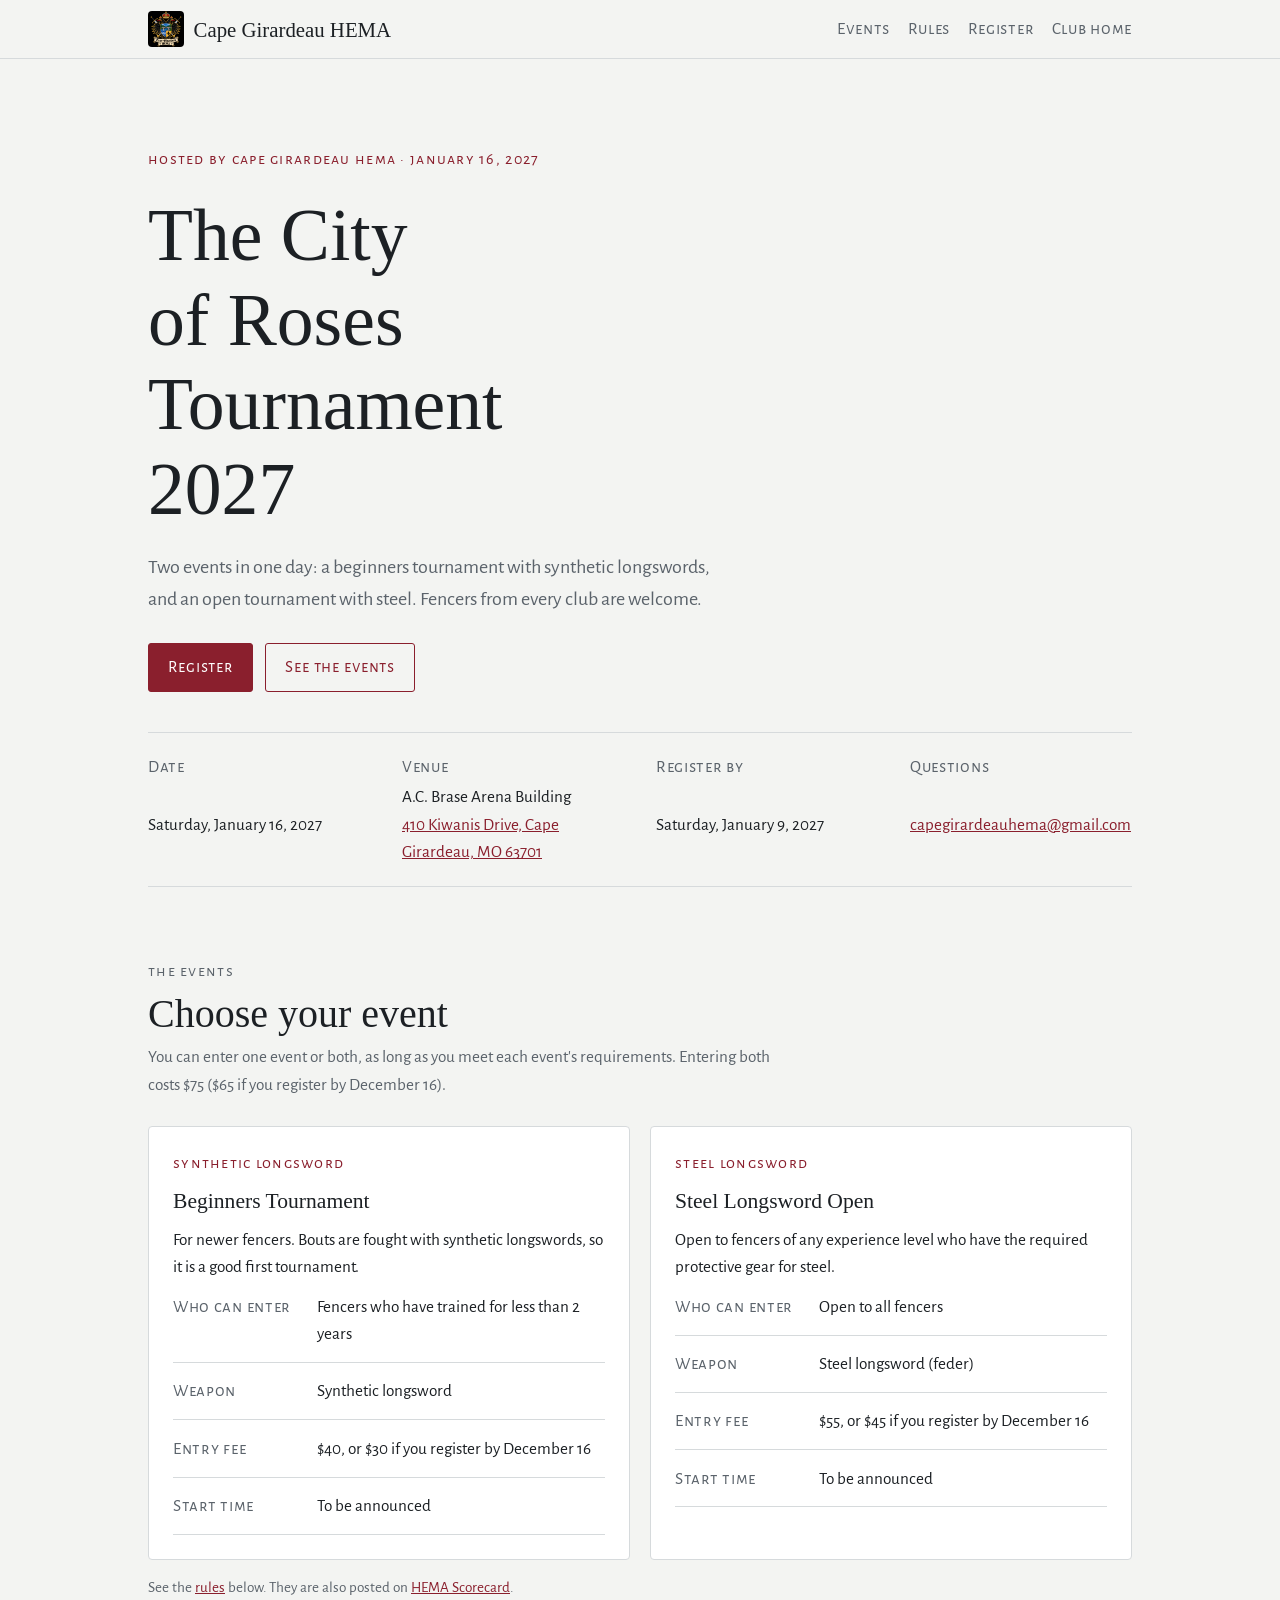
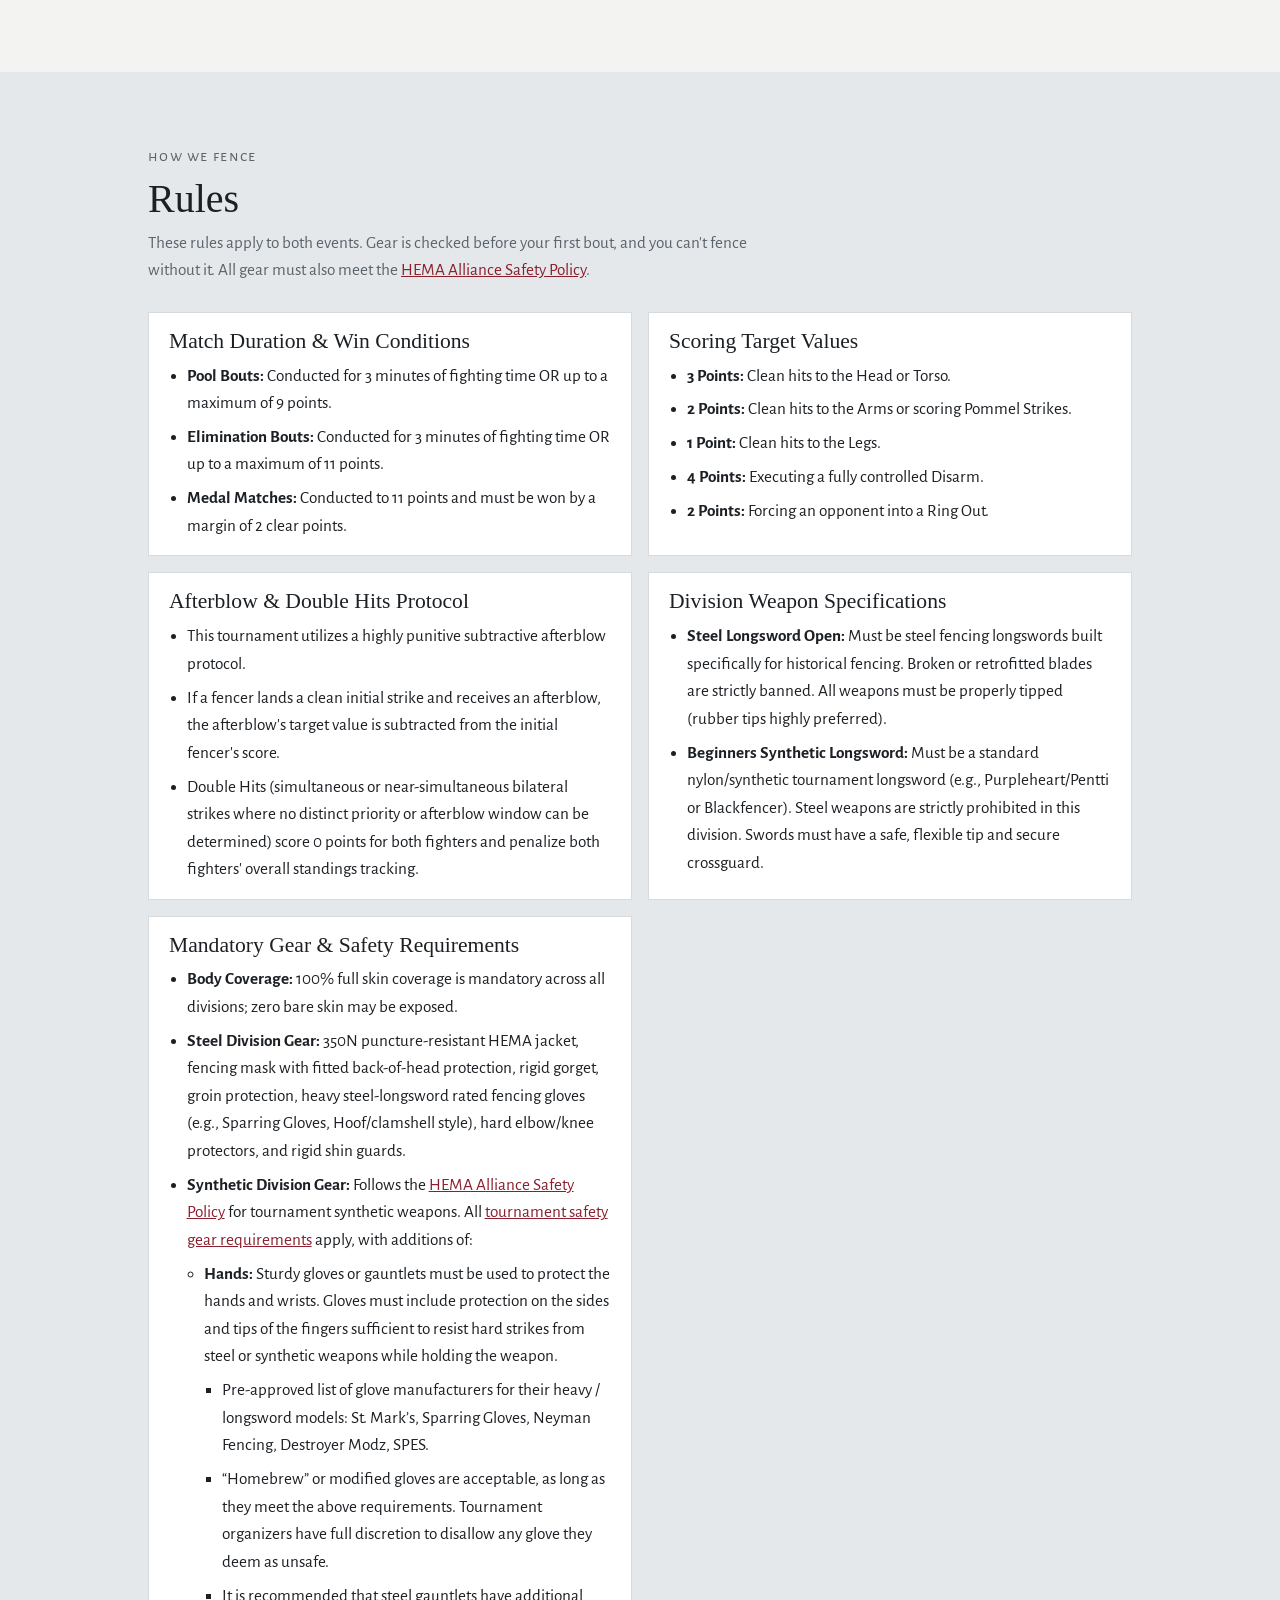
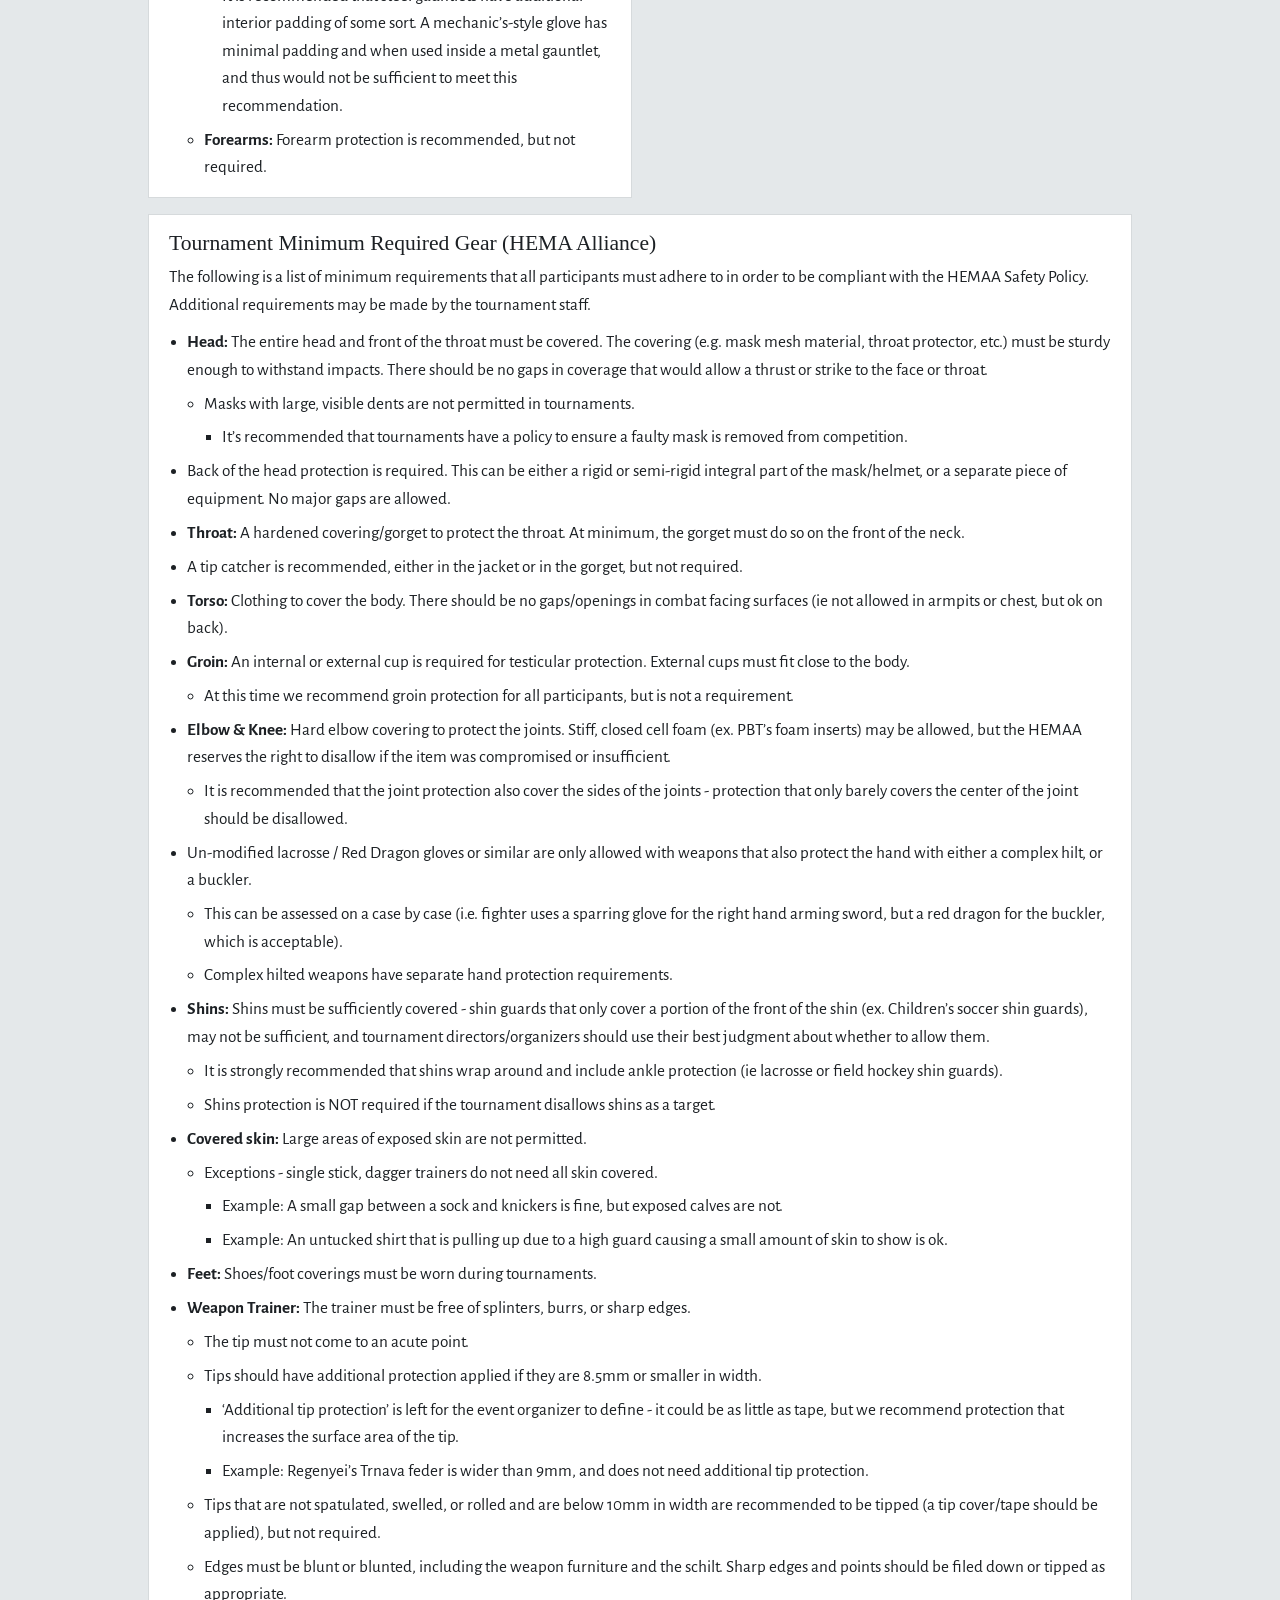
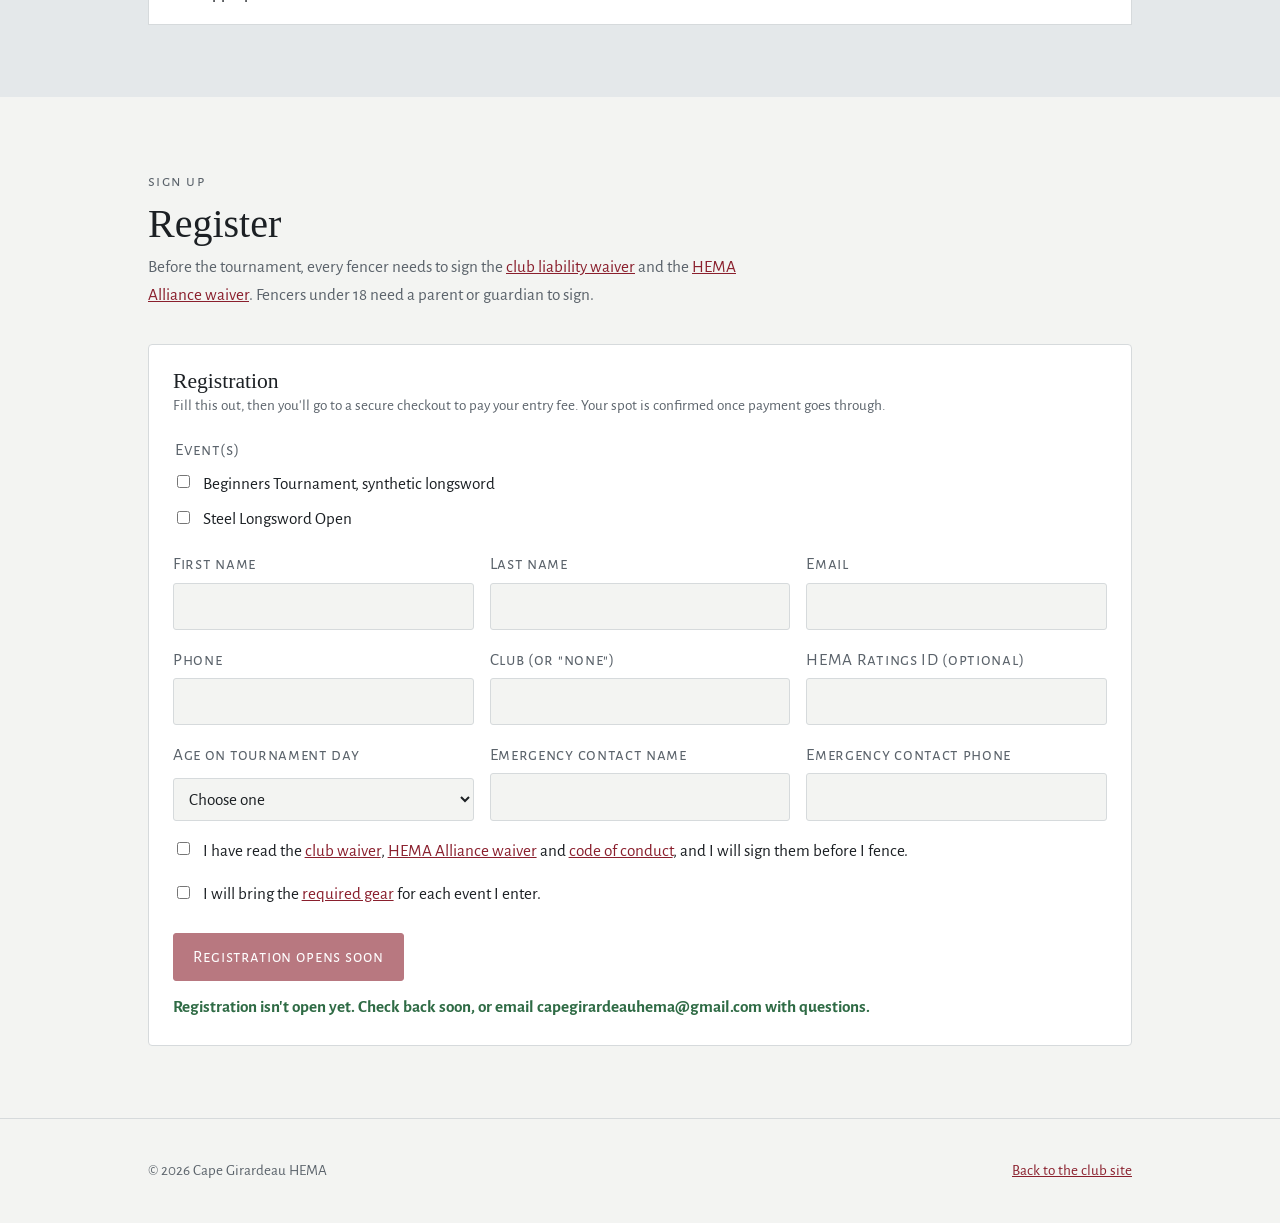
==== tournament.html @ ecfa9231 "Tournament: make browsers load the latest form script Co-Authored-By: Claude Opus 5.5 (1M context) <" ====
<!doctype html>
<html lang="en">
<head>
<meta charset="utf-8">
<meta name="viewport" content="width=device-width, initial-scale=1, viewport-fit=cover">
<title>The City of Roses Tournament 2027 · Cape Girardeau HEMA</title>
<meta name="description" content="Register for The City of Roses Tournament 2027, hosted by Cape Girardeau HEMA on January 16, 2027 at the A.C. Brase Arena Building: a beginners synthetic longsword tournament and a steel longsword open.">
<link rel="preconnect" href="https://fonts.googleapis.com">
<link rel="preconnect" href="https://fonts.gstatic.com" crossorigin>
<link rel="stylesheet" href="https://fonts.googleapis.com/css2?family=Alegreya+Sans+SC&family=Alegreya+Sans:ital,wght@0,400;0,600;1,400&family=IM+Fell+English:ital@0;1&display=swap">
<link rel="icon" href="assets/logo-small.png" type="image/png">
<link rel="apple-touch-icon" href="assets/apple-touch-icon.png">
<link rel="stylesheet" href="assets/styles.css">
</head>
<body>
<!--PREVIEW-START-->
<nav class="site-nav" aria-label="Main">
  <div class="wrap">
    <a class="brand" href="index.html">
      <img class="logo" src="assets/logo-small.png" alt="" width="36" height="36">
      Cape Girardeau HEMA
    </a>
    <ul>
      <li><a href="#events-list">Events</a></li>
      <li><a href="#rules">Rules</a></li>
      <li><a href="#register">Register</a></li>
      <li><a href="index.html">Club home</a></li>
    </ul>
  </div>
</nav>

<header class="hero" id="top">
  <div class="wrap">
    <p class="eyebrow">hosted by cape girardeau hema · january 16, 2027</p>
    <h1>The City of Roses Tournament 2027</h1>
    <p class="lede">Two events in one day: a beginners tournament with synthetic longswords, and an open tournament with steel. Fencers from every club are welcome.</p>
    <div class="cta-row">
      <a class="btn btn-primary" href="#register">Register</a>
      <a class="btn btn-secondary" href="#events-list">See the events</a>
    </div>
  </div>
</header>

<div class="wrap">
  <dl class="facts tourney-facts">
    <div><dt>Date</dt><dd>Saturday, January 16, 2027</dd></div>
    <div><dt>Venue</dt><dd>A.C. Brase Arena Building<br><a href="https://www.google.com/maps/search/?api=1&amp;query=A.C.+Brase+Arena%2C+410+Kiwanis+Dr%2C+Cape+Girardeau%2C+MO+63701" target="_blank" rel="noopener">410 Kiwanis Drive, Cape Girardeau, MO 63701</a></dd></div>
    <div><dt>Register by</dt><dd>Saturday, January 9, 2027</dd></div>
    <div><dt>Questions</dt><dd><a href="mailto:capegirardeauhema@gmail.com">capegirardeauhema@gmail.com</a></dd></div>
  </dl>
</div>

<section id="events-list">
  <div class="wrap">
    <div class="section-head">
      <p class="eyebrow">the events</p>
      <h2>Choose your event</h2>
      <p>You can enter one event or both, as long as you meet each event's requirements. Entering both costs $75 ($65 if you register by December 16).</p>
    </div>
    <div class="tourney-events">
      <article class="tourney-event">
        <p class="eyebrow">synthetic longsword</p>
        <h3>Beginners Tournament</h3>
        <p>For newer fencers. Bouts are fought with synthetic longswords, so it is a good first tournament.</p>
        <dl class="facts">
          <div><dt>Who can enter</dt><dd>Fencers who have trained for less than 2 years</dd></div>
          <div><dt>Weapon</dt><dd>Synthetic longsword</dd></div>
          <div><dt>Entry fee</dt><dd>$40, or $30 if you register by December 16</dd></div>
          <div><dt>Start time</dt><dd>To be announced</dd></div>
        </dl>
      </article>
      <article class="tourney-event">
        <p class="eyebrow">steel longsword</p>
        <h3>Steel Longsword Open</h3>
        <p>Open to fencers of any experience level who have the required protective gear for steel.</p>
        <dl class="facts">
          <div><dt>Who can enter</dt><dd>Open to all fencers</dd></div>
          <div><dt>Weapon</dt><dd>Steel longsword (feder)</dd></div>
          <div><dt>Entry fee</dt><dd>$55, or $45 if you register by December 16</dd></div>
          <div><dt>Start time</dt><dd>To be announced</dd></div>
        </dl>
      </article>
    </div>
    <p class="form-note tourney-note">See the <a href="#rules">rules</a> below. They are also posted on <a href="https://hemascorecard.com/" target="_blank" rel="noopener">HEMA Scorecard</a>.</p>
  </div>
</section>

<section id="rules" class="band">
  <div class="wrap">
    <div class="section-head">
      <p class="eyebrow">how we fence</p>
      <h2>Rules</h2>
      <p>These rules apply to both events. Gear is checked before your first bout, and you can't fence without it. All gear must also meet the <a href="documents/safety-policy.pdf" target="_blank" rel="noopener">HEMA Alliance Safety Policy</a>.</p>
    </div>
    <div class="rules-grid">
      <article class="rule-group" id="match-duration">
        <h3>Match Duration &amp; Win Conditions</h3>
        <ul>
          <li><strong>Pool Bouts:</strong> Conducted for 3 minutes of fighting time OR up to a maximum of 9 points.</li>
          <li><strong>Elimination Bouts:</strong> Conducted for 3 minutes of fighting time OR up to a maximum of 11 points.</li>
          <li><strong>Medal Matches:</strong> Conducted to 11 points and must be won by a margin of 2 clear points.</li>
        </ul>
      </article>
      <article class="rule-group" id="scoring">
        <h3>Scoring Target Values</h3>
        <ul>
          <li><strong>3 Points:</strong> Clean hits to the Head or Torso.</li>
          <li><strong>2 Points:</strong> Clean hits to the Arms or scoring Pommel Strikes.</li>
          <li><strong>1 Point:</strong> Clean hits to the Legs.</li>
          <li><strong>4 Points:</strong> Executing a fully controlled Disarm.</li>
          <li><strong>2 Points:</strong> Forcing an opponent into a Ring Out.</li>
        </ul>
      </article>
      <article class="rule-group" id="afterblow">
        <h3>Afterblow &amp; Double Hits Protocol</h3>
        <ul>
          <li>This tournament utilizes a highly punitive subtractive afterblow protocol.</li>
          <li>If a fencer lands a clean initial strike and receives an afterblow, the afterblow's target value is subtracted from the initial fencer's score.</li>
          <li>Double Hits (simultaneous or near-simultaneous bilateral strikes where no distinct priority or afterblow window can be determined) score 0 points for both fighters and penalize both fighters' overall standings tracking.</li>
        </ul>
      </article>
      <article class="rule-group" id="weapons">
        <h3>Division Weapon Specifications</h3>
        <ul>
          <li><strong>Steel Longsword Open:</strong> Must be steel fencing longswords built specifically for historical fencing. Broken or retrofitted blades are strictly banned. All weapons must be properly tipped (rubber tips highly preferred).</li>
          <li><strong>Beginners Synthetic Longsword:</strong> Must be a standard nylon/synthetic tournament longsword (e.g., Purpleheart/Pentti or Blackfencer). Steel weapons are strictly prohibited in this division. Swords must have a safe, flexible tip and secure crossguard.</li>
        </ul>
      </article>
      <article class="rule-group" id="rules-gear">
        <h3>Mandatory Gear &amp; Safety Requirements</h3>
        <ul>
          <li><strong>Body Coverage:</strong> 100% full skin coverage is mandatory across all divisions; zero bare skin may be exposed.</li>
          <li><strong>Steel Division Gear:</strong> 350N puncture-resistant HEMA jacket, fencing mask with fitted back-of-head protection, rigid gorget, groin protection, heavy steel-longsword rated fencing gloves (e.g., Sparring Gloves, Hoof/clamshell style), hard elbow/knee protectors, and rigid shin guards.</li>
          <li><strong>Synthetic Division Gear:</strong> Follows the <a href="documents/safety-policy.pdf" target="_blank" rel="noopener">HEMA Alliance Safety Policy</a> for tournament synthetic weapons. All <a href="#minimum-gear">tournament safety gear requirements</a> apply, with additions of:
            <ul>
              <li><strong>Hands:</strong> Sturdy gloves or gauntlets must be used to protect the hands and wrists. Gloves must include protection on the sides and tips of the fingers sufficient to resist hard strikes from steel or synthetic weapons while holding the weapon.
                <ul>
                  <li>Pre-approved list of glove manufacturers for their heavy / longsword models: St. Mark’s, Sparring Gloves, Neyman Fencing, Destroyer Modz, SPES.</li>
                  <li>“Homebrew” or modified gloves are acceptable, as long as they meet the above requirements. Tournament organizers have full discretion to disallow any glove they deem as unsafe.</li>
                  <li>It is recommended that steel gauntlets have additional interior padding of some sort. A mechanic’s-style glove has minimal padding and when used inside a metal gauntlet, and thus would not be sufficient to meet this recommendation.</li>
                </ul>
              </li>
              <li><strong>Forearms:</strong> Forearm protection is recommended, but not required.</li>
            </ul>
          </li>
        </ul>
      </article>
      <article class="rule-group rule-wide" id="minimum-gear">
        <h3>Tournament Minimum Required Gear (HEMA Alliance)</h3>
        <p>The following is a list of minimum requirements that all participants must adhere to in order to be compliant with the HEMAA Safety Policy. Additional requirements may be made by the tournament staff.</p>
        <ul>
          <li><strong>Head:</strong> The entire head and front of the throat must be covered. The covering (e.g. mask mesh material, throat protector, etc.) must be sturdy enough to withstand impacts. There should be no gaps in coverage that would allow a thrust or strike to the face or throat.
            <ul>
              <li>Masks with large, visible dents are not permitted in tournaments.
                <ul>
                  <li>It’s recommended that tournaments have a policy to ensure a faulty mask is removed from competition.</li>
                </ul>
              </li>
            </ul>
          </li>
          <li>Back of the head protection is required. This can be either a rigid or semi-rigid integral part of the mask/helmet, or a separate piece of equipment. No major gaps are allowed.</li>
          <li><strong>Throat:</strong> A hardened covering/gorget to protect the throat. At minimum, the gorget must do so on the front of the neck.</li>
          <li>A tip catcher is recommended, either in the jacket or in the gorget, but not required.</li>
          <li><strong>Torso:</strong> Clothing to cover the body. There should be no gaps/openings in combat facing surfaces (ie not allowed in armpits or chest, but ok on back).</li>
          <li><strong>Groin:</strong> An internal or external cup is required for testicular protection. External cups must fit close to the body.
            <ul>
              <li>At this time we recommend groin protection for all participants, but is not a requirement.</li>
            </ul>
          </li>
          <li><strong>Elbow &amp; Knee:</strong> Hard elbow covering to protect the joints. Stiff, closed cell foam (ex. PBT’s foam inserts) may be allowed, but the HEMAA reserves the right to disallow if the item was compromised or insufficient.
            <ul>
              <li>It is recommended that the joint protection also cover the sides of the joints - protection that only barely covers the center of the joint should be disallowed.</li>
            </ul>
          </li>
          <li>Un-modified lacrosse / Red Dragon gloves or similar are only allowed with weapons that also protect the hand with either a complex hilt, or a buckler.
            <ul>
              <li>This can be assessed on a case by case (i.e. fighter uses a sparring glove for the right hand arming sword, but a red dragon for the buckler, which is acceptable).</li>
              <li>Complex hilted weapons have separate hand protection requirements.</li>
            </ul>
          </li>
          <li><strong>Shins:</strong> Shins must be sufficiently covered - shin guards that only cover a portion of the front of the shin (ex. Children’s soccer shin guards), may not be sufficient, and tournament directors/organizers should use their best judgment about whether to allow them.
            <ul>
              <li>It is strongly recommended that shins wrap around and include ankle protection (ie lacrosse or field hockey shin guards).</li>
              <li>Shins protection is NOT required if the tournament disallows shins as a target.</li>
            </ul>
          </li>
          <li><strong>Covered skin:</strong> Large areas of exposed skin are not permitted.
            <ul>
              <li>Exceptions - single stick, dagger trainers do not need all skin covered.
                <ul>
                  <li>Example: A small gap between a sock and knickers is fine, but exposed calves are not.</li>
                  <li>Example: An untucked shirt that is pulling up due to a high guard causing a small amount of skin to show is ok.</li>
                </ul>
              </li>
            </ul>
          </li>
          <li><strong>Feet:</strong> Shoes/foot coverings must be worn during tournaments.</li>
          <li><strong>Weapon Trainer:</strong> The trainer must be free of splinters, burrs, or sharp edges.
            <ul>
              <li>The tip must not come to an acute point.</li>
              <li>Tips should have additional protection applied if they are 8.5mm or smaller in width.
                <ul>
                  <li>‘Additional tip protection’ is left for the event organizer to define - it could be as little as tape, but we recommend protection that increases the surface area of the tip.</li>
                  <li>Example: Regenyei’s Trnava feder is wider than 9mm, and does not need additional tip protection.</li>
                </ul>
              </li>
              <li>Tips that are not spatulated, swelled, or rolled and are below 10mm in width are recommended to be tipped (a tip cover/tape should be applied), but not required.</li>
              <li>Edges must be blunt or blunted, including the weapon furniture and the schilt. Sharp edges and points should be filed down or tipped as appropriate.</li>
            </ul>
          </li>
        </ul>
      </article>
    </div>
  </div>
</section>

<section id="register">
  <div class="wrap">
    <div class="section-head">
      <p class="eyebrow">sign up</p>
      <h2>Register</h2>
      <p>Before the tournament, every fencer needs to sign the <a href="documents/waiver.pdf" target="_blank" rel="noopener">club liability waiver</a> and the <a href="documents/hema-alliance-waiver.pdf" target="_blank" rel="noopener">HEMA Alliance waiver</a>. Fencers under 18 need a parent or guardian to sign.</p>
    </div>
    <form class="signup" id="register-form" novalidate>
      <div>
        <h3>Registration</h3>
        <p class="form-note">Fill this out, then you'll go to a secure checkout to pay your entry fee. Your spot is confirmed once payment goes through.</p>
      </div>
      <fieldset class="field full event-pick">
        <legend>Event(s)</legend>
        <div class="check"><input id="ev-synthetic" name="events" type="checkbox" value="beginners-synthetic"><label for="ev-synthetic">Beginners Tournament, synthetic longsword</label></div>
        <div class="check"><input id="ev-steel" name="events" type="checkbox" value="steel-open"><label for="ev-steel">Steel Longsword Open</label></div>
      </fieldset>
      <div class="form-grid">
        <div class="field"><label for="r-first">First name</label><input id="r-first" name="first_name" autocomplete="given-name" required></div>
        <div class="field"><label for="r-last">Last name</label><input id="r-last" name="last_name" autocomplete="family-name" required></div>
        <div class="field"><label for="r-email">Email</label><input id="r-email" name="email" type="email" autocomplete="email" required></div>
        <div class="field"><label for="r-phone">Phone</label><input id="r-phone" name="phone" type="tel" autocomplete="tel" required></div>
        <div class="field"><label for="r-club">Club (or "none")</label><input id="r-club" name="club" required></div>
        <div class="field"><label for="r-hemaratings">HEMA Ratings ID (optional)</label><input id="r-hemaratings" name="hema_ratings_id" inputmode="numeric"></div>
        <div class="field">
          <label for="r-minor">Age on tournament day</label>
          <select id="r-minor" name="age_group" required>
            <option value="">Choose one</option>
            <option value="adult">18 or older</option>
            <option value="minor">Under 18</option>
          </select>
        </div>
        <div class="field full" id="guardian-field" hidden><label for="r-guardian">Parent or guardian name (required for fencers under 18)</label><input id="r-guardian" name="guardian_name"></div>
        <div class="field"><label for="r-ec-name">Emergency contact name</label><input id="r-ec-name" name="emergency_contact_name" required></div>
        <div class="field"><label for="r-ec-phone">Emergency contact phone</label><input id="r-ec-phone" name="emergency_contact_phone" type="tel" required></div>
        <div class="field full check">
          <input id="r-waivers" name="agrees_to_waivers" type="checkbox" value="yes" required>
          <label for="r-waivers">I have read the <a href="documents/waiver.pdf" target="_blank" rel="noopener">club waiver</a>, <a href="documents/hema-alliance-waiver.pdf" target="_blank" rel="noopener">HEMA Alliance waiver</a> and <a href="documents/code-of-conduct.pdf" target="_blank" rel="noopener">code of conduct</a>, and I will sign them before I fence.</label>
        </div>
        <div class="field full check">
          <input id="r-gear" name="has_required_gear" type="checkbox" value="yes" required>
          <label for="r-gear">I will bring the <a href="#rules-gear">required gear</a> for each event I enter.</label>
        </div>
      </div>
      <p class="hidden-field"><label for="r-botcheck">Leave this empty</label><input id="r-botcheck" name="botcheck" tabindex="-1" autocomplete="off"></p>
      <div class="cta-row">
        <button class="btn btn-primary" type="submit" id="register-submit">Continue to payment</button>
        <p class="form-status" id="register-status" role="status" hidden></p>
      </div>
    </form>

  </div>
</section>

<footer>
  <div class="wrap">
    <p>© <span id="year">2026</span> Cape Girardeau HEMA</p>
    <p><a href="index.html">Back to the club site</a></p>
  </div>
</footer>
<!--PREVIEW-END-->
<script src="assets/site.js"></script>
<script src="assets/tournament.js?v=3"></script>
</body>
</html>
---- assets/styles.css ----
/* Layout: one long page, a narrow reading column with full-width section bands; sticky top nav. */
:root {
  --bg: #f3f4f2;
  --surface: #ffffff;
  --ink: #1c2024;
  --muted: #5b636b;
  --line: #d6dadc;
  --accent: #8a1f2d;      /* heraldic crimson */
  --accent-ink: #ffffff;
  --steel: #3d4a55;       /* blade steel, used for the band sections */
  --band-bg: #e4e8ea;
  --ok: #2f6b45;
  --font-display: "IM Fell English", "Iowan Old Style", Georgia, serif;
  --font-body: "Alegreya Sans", "Segoe UI", system-ui, sans-serif;
  --font-label: "Alegreya Sans SC", "Alegreya Sans", system-ui, sans-serif;
  color-scheme: light;
}
@media (prefers-color-scheme: dark) {
  :root:not([data-theme="light"]) {
    --bg: #15181b; --surface: #1d2125; --ink: #e8eaeb; --muted: #a2abb3; --line: #2f353b;
    --accent: #d05a68; --accent-ink: #15181b; --steel: #b9c5cf; --band-bg: #1a1e22; --ok: #6fbf8a;
    color-scheme: dark;
  }
}
:root[data-theme="dark"] {
  --bg: #15181b; --surface: #1d2125; --ink: #e8eaeb; --muted: #a2abb3; --line: #2f353b;
  --accent: #d05a68; --accent-ink: #15181b; --steel: #b9c5cf; --band-bg: #1a1e22; --ok: #6fbf8a;
  color-scheme: dark;
}

* { box-sizing: border-box; }
html { scroll-behavior: smooth; scroll-padding-top: 4.5rem; }
@media (prefers-reduced-motion: reduce) { html { scroll-behavior: auto; } }
body {
  margin: 0; background: var(--bg); color: var(--ink);
  font-family: var(--font-body); font-size: 1.075rem; line-height: 1.6;
}
a { color: var(--accent); }
a:focus-visible, button:focus-visible, input:focus-visible, select:focus-visible, textarea:focus-visible {
  outline: 2px solid var(--accent); outline-offset: 2px;
}
h1, h2, h3 { font-family: var(--font-display); font-weight: 400; line-height: 1.15; text-wrap: balance; margin: 0; }
h2 { font-size: clamp(1.9rem, 4vw, 2.5rem); }
h3 { font-size: 1.35rem; }
p { margin: 0; }
.wrap { max-width: 64rem; margin: 0 auto; padding-inline: 1.25rem; }
.prose { max-width: 40rem; display: grid; gap: 1rem; }
.eyebrow {
  font-family: var(--font-label); text-transform: lowercase; letter-spacing: .08em;
  font-size: 1rem; color: var(--accent);
}
.placeholder {
  display: inline-block; font-family: var(--font-label); font-size: .85rem; letter-spacing: .05em;
  color: var(--muted); border: 1px dashed var(--line); border-radius: 3px; padding: 0 .4rem;
}

/* Nav */
.site-nav {
  position: sticky; top: env(safe-area-inset-top, 0px); z-index: 10;
  background: var(--bg); border-bottom: 1px solid var(--line);
}
.site-nav .wrap { display: flex; flex-wrap: wrap; align-items: center; justify-content: space-between; gap: .5rem 1.5rem; padding-block: .7rem; }
.brand { font-family: var(--font-display); font-size: 1.3rem; color: var(--ink); text-decoration: none; }
.site-nav ul { list-style: none; margin: 0; padding: 0; display: flex; flex-wrap: wrap; gap: .25rem 1.1rem; }
.site-nav ul a { color: var(--muted); text-decoration: none; font-family: var(--font-label); letter-spacing: .04em; }
.site-nav ul a:hover { color: var(--ink); }

/* Hero */
.hero { padding-block: clamp(3rem, 8vw, 5.5rem) 2.5rem; }
.hero .wrap { display: grid; gap: 1.25rem; }
.hero h1 { font-size: clamp(2.6rem, 8vw, 4.6rem); max-width: 14ch; }
.hero .lede { font-size: 1.25rem; color: var(--muted); max-width: 36rem; }
.cta-row { display: flex; flex-wrap: wrap; gap: .75rem; margin-top: .5rem; }
.btn {
  display: inline-block; font: inherit; font-family: var(--font-label); letter-spacing: .05em; font-size: 1.05rem;
  padding: .6rem 1.2rem; border-radius: 3px; border: 1px solid var(--accent); cursor: pointer; text-decoration: none;
}
.btn-primary { background: var(--accent); color: var(--accent-ink); }
.btn-secondary { background: transparent; color: var(--accent); }

/* Guard strip: the four Liechtenauer guards, a crossed-blade rule */
.guards {
  display: flex; flex-wrap: wrap; gap: .25rem 1.5rem; padding-block: .9rem;
  border-block: 1px solid var(--line); font-family: var(--font-display); font-style: italic; color: var(--steel);
}
.guards span + span::before { content: "⚔"; font-style: normal; color: var(--line); margin-right: 1.5rem; }
@media (max-width: 30rem) { .guards span + span::before { margin-right: .75rem; } .guards { gap: .25rem .75rem; } }

/* Sections */
section { padding-block: clamp(2.75rem, 6vw, 4.5rem); }
section.band { background: var(--band-bg); }
.section-head { display: grid; gap: .4rem; margin-bottom: 1.75rem; }
.section-head p { color: var(--muted); max-width: 40rem; }

.two-col { display: grid; gap: 2rem; grid-template-columns: repeat(auto-fit, minmax(min(100%, 18rem), 1fr)); }
.two-col > * { min-width: 0; }

.facts { display: grid; gap: .9rem; margin: 0; }
.facts div { display: grid; grid-template-columns: 7.5rem 1fr; gap: 1rem; border-bottom: 1px solid var(--line); padding-bottom: .9rem; }
.facts dt { font-family: var(--font-label); letter-spacing: .04em; color: var(--muted); }
.facts dd { margin: 0; }

/* Schedule */
.table-wrap { overflow-x: auto; border: 1px solid var(--line); border-radius: 4px; background: var(--surface); }
table { width: 100%; border-collapse: collapse; font-variant-numeric: tabular-nums; }
th, td { text-align: left; padding: .75rem 1rem; border-bottom: 1px solid var(--line); vertical-align: top; }
th { font-family: var(--font-label); font-weight: 400; letter-spacing: .05em; color: var(--muted); }
tr:last-child td { border-bottom: 0; }
td .level { font-family: var(--font-label); font-size: .9rem; color: var(--muted); display: block; }

/* Signup form */
.signup { margin-top: 2.25rem; background: var(--surface); border: 1px solid var(--line); border-radius: 4px; padding: 1.5rem; display: grid; gap: 1.1rem; }
.form-grid { display: grid; gap: 1rem; grid-template-columns: repeat(auto-fit, minmax(min(100%, 14rem), 1fr)); }
.field { display: grid; gap: .3rem; min-width: 0; }
.field.full { grid-column: 1 / -1; }
label, legend { font-family: var(--font-label); letter-spacing: .04em; color: var(--muted); }
input, select, textarea {
  font: inherit; color: var(--ink); background: var(--bg); width: 100%;
  border: 1px solid var(--line); border-radius: 3px; padding: .55rem .7rem;
}
textarea { min-height: 5rem; resize: vertical; }
.check { display: flex; gap: .6rem; align-items: flex-start; }
.check input { width: auto; margin-top: .35rem; }
.check label { font-family: var(--font-body); letter-spacing: 0; color: var(--ink); }
.form-note { color: var(--muted); font-size: .95rem; }
.form-status { color: var(--ok); font-weight: 600; }
.hidden-field { position: absolute; left: -9999px; }

/* Documents */
.docs { list-style: none; margin: 0; padding: 0; display: grid; gap: .75rem; }
.doc {
  display: grid; grid-template-columns: auto 1fr auto; gap: 1rem; align-items: center;
  background: var(--surface); border: 1px solid var(--line); border-radius: 4px; padding: 1rem 1.1rem;
}
.doc > div { min-width: 0; }
.doc .icon { font-family: var(--font-label); font-size: .8rem; letter-spacing: .06em; color: var(--accent); border: 1px solid var(--accent); border-radius: 2px; padding: .15rem .35rem; }
.doc .desc { color: var(--muted); font-size: .95rem; }
@media (max-width: 30rem) { .doc { grid-template-columns: 1fr; } .doc .icon { justify-self: start; } }

footer { padding-block: 2.5rem; border-top: 1px solid var(--line); color: var(--muted); font-size: .95rem; }
footer .wrap { display: flex; flex-wrap: wrap; justify-content: space-between; gap: 1rem; }

/* Join the club */
.join-ways { list-style: none; margin: 0; padding: 0; display: grid; gap: .75rem; }
.join-way {
  display: grid; grid-template-columns: 6.5rem 1fr auto; gap: 1rem; align-items: center;
  background: var(--surface); border: 1px solid var(--line); border-radius: 4px; padding: 1rem 1.1rem;
}
.join-way > div { min-width: 0; }
.join-way .icon { font-family: var(--font-label); font-size: .85rem; letter-spacing: .06em; color: var(--accent); }
.join-way .desc { color: var(--muted); font-size: .95rem; }
.join-way .btn { overflow-wrap: anywhere; }
.join-note { margin-top: 1.25rem; max-width: 40rem; }
@media (max-width: 34rem) { .join-way { grid-template-columns: 1fr; } }

/* Constitution purposes */
.purposes { margin: 0; padding-left: 1.5rem; display: grid; gap: .75rem; }
.purposes li::marker { font-family: var(--font-display); color: var(--accent); }

/* Events calendar (Google Calendar embed) */
.calendar { background: var(--surface); border: 1px solid var(--line); border-radius: 4px; overflow: hidden; }
.calendar iframe { display: block; width: 100%; height: 36rem; border: 0; }
.calendar-preview { padding: 2.5rem 1.5rem; text-align: center; color: var(--muted); display: grid; gap: .5rem; justify-items: center; }
.calendar-preview strong { font-family: var(--font-display); font-weight: 400; font-size: 1.4rem; color: var(--ink); }
.calendar-note { margin-top: .75rem; }

/* Logo */
.brand { display: inline-flex; align-items: center; gap: .6rem; }
.logo { width: 2.25rem; height: 2.25rem; border-radius: 4px; flex: none; }
.hero-grid { grid-template-columns: minmax(0, 1fr) auto; align-items: center; gap: 2rem 3rem; }
.hero-text { display: grid; gap: 1.25rem; min-width: 0; }
.hero-logo { width: clamp(12rem, 28vw, 20rem); height: auto; max-width: 100%; border-radius: 8px; box-shadow: 0 10px 30px rgb(0 0 0 / .18); }
@media (max-width: 44rem) { .hero-grid { grid-template-columns: 1fr; } .hero-logo { order: -1; width: 11rem; } }

/* Photo gallery */
.gallery { display: grid; gap: 1rem; grid-template-columns: repeat(auto-fill, minmax(min(100%, 16rem), 1fr)); }
.gallery:has(> .photo:only-child) { grid-template-columns: minmax(0, 36rem); }
.photo-note { margin-top: 1rem; }
.photo { margin: 0; aspect-ratio: 4 / 3; max-width: 100%; border-radius: 4px; overflow: hidden; background: var(--band-bg); }
.photo img { width: 100%; height: 100%; object-fit: cover; display: block; }
.photo-slot {
  width: 100%; height: 100%; display: grid; place-items: center; border: 1.5px dashed var(--line); border-radius: 4px;
  font-family: var(--font-label); letter-spacing: .05em; color: var(--muted);
}

/* Sponsors */
.sponsors { list-style: none; margin: 0; padding: 0; display: grid; gap: 1rem; grid-template-columns: repeat(auto-fill, minmax(min(100%, 26rem), 1fr)); }
.sponsor {
  display: grid; grid-template-columns: 8rem 1fr; gap: 1.25rem; align-items: center;
  background: var(--surface); border: 1px solid var(--line); border-radius: 4px; padding: 1.25rem;
}
.sponsor > div { min-width: 0; display: grid; gap: .35rem; }
.sponsor .desc { color: var(--muted); font-size: .95rem; }
/* White tile keeps dark sponsor logos legible in dark mode */
.sponsor-logo { display: grid; place-items: center; aspect-ratio: 1; max-width: 100%; text-decoration: none; background: #ffffff; border-radius: 4px; padding: .75rem; }
.sponsor-logo img { width: 100%; height: 100%; object-fit: contain; }
.sponsor-logo .logo-slot {
  width: 100%; height: 100%; display: grid; place-items: center; padding: .5rem; text-align: center;
  border: 1.5px dashed var(--line); border-radius: 4px; font-family: var(--font-label); font-size: .85rem; color: var(--muted);
}
@media (max-width: 30rem) { .sponsor { grid-template-columns: 1fr; } .sponsor-logo { width: 7rem; } }

/* Tournament page */
.tourney-facts { grid-template-columns: repeat(auto-fit, minmax(min(100%, 13rem), 1fr)); gap: 1rem 2rem; border-block: 1px solid var(--line); padding-block: 1.25rem; }
.tourney-facts div { grid-template-columns: 1fr; gap: .2rem; border-bottom: 0; padding-bottom: 0; }
.tourney-events { display: grid; gap: 1.25rem; grid-template-columns: repeat(auto-fit, minmax(min(100%, 22rem), 1fr)); }
.tourney-event { background: var(--surface); border: 1px solid var(--line); border-radius: 4px; padding: 1.5rem; display: grid; gap: .75rem; align-content: start; min-width: 0; }
.tourney-event .facts div { grid-template-columns: 8rem 1fr; }
.tourney-note, .register-note { margin-top: 1rem; }
.register-box { background: var(--surface); border: 1px solid var(--line); border-radius: 4px; overflow: hidden; }
.register-form { display: block; width: 100%; height: 70rem; border: 0; background: #ffffff; }
.register-slot { padding: 3rem 1.5rem; text-align: center; color: var(--muted); display: grid; gap: .5rem; justify-items: center; }
.register-slot strong { font-family: var(--font-display); font-weight: 400; font-size: 1.4rem; color: var(--ink); }
@media (max-width: 30rem) { .tourney-event .facts div { grid-template-columns: 1fr; gap: .2rem; } }
.event-pick { border: 0; margin: 0; padding: 0; display: grid; gap: .5rem; }
.event-pick legend { margin-bottom: .4rem; }
.form-status.form-error { color: var(--accent); }
.btn:disabled { opacity: .6; cursor: not-allowed; }
.event-callout { display: flex; flex-wrap: wrap; align-items: center; justify-content: space-between; gap: 1rem; background: var(--surface); border: 1px solid var(--line); border-left: 4px solid var(--accent); padding: 1rem 1.25rem; margin-bottom: 1.5rem; }
.event-callout h3 { margin: 0 0 .25rem; }
.event-callout .desc { margin: 0; color: var(--muted); }
[hidden] { display: none !important; }
.rules-grid { display: grid; gap: 1rem; grid-template-columns: repeat(auto-fit, minmax(min(100%, 22rem), 1fr)); }
.rule-group { background: var(--surface); border: 1px solid var(--line); padding: 1rem 1.25rem; scroll-margin-top: 6rem; }
.rule-group h3 { margin: 0 0 .5rem; }
.rule-group ul { margin: 0; padding-left: 1.1rem; display: grid; gap: .4rem; }
.rule-group ul ul { margin-top: .4rem; }
.rule-wide { grid-column: 1 / -1; }
.rule-group > p { margin: 0 0 .6rem; }
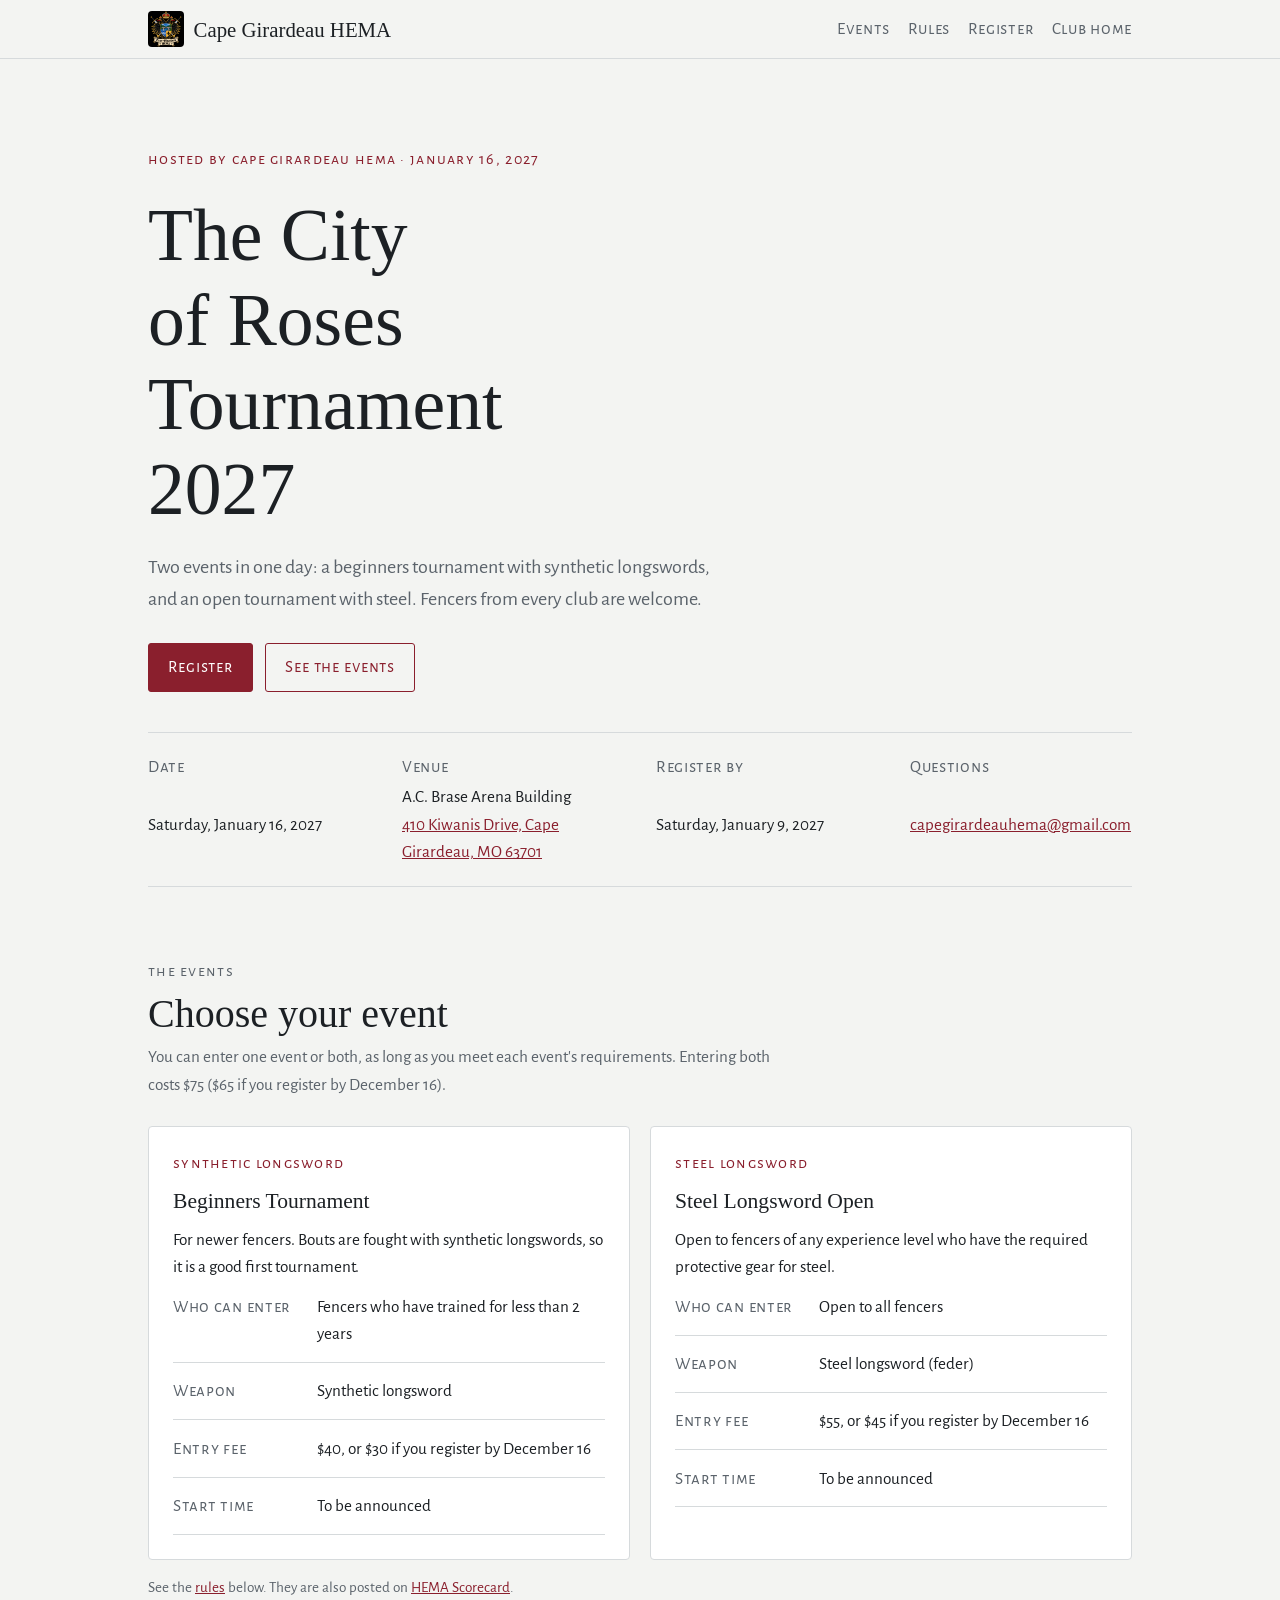
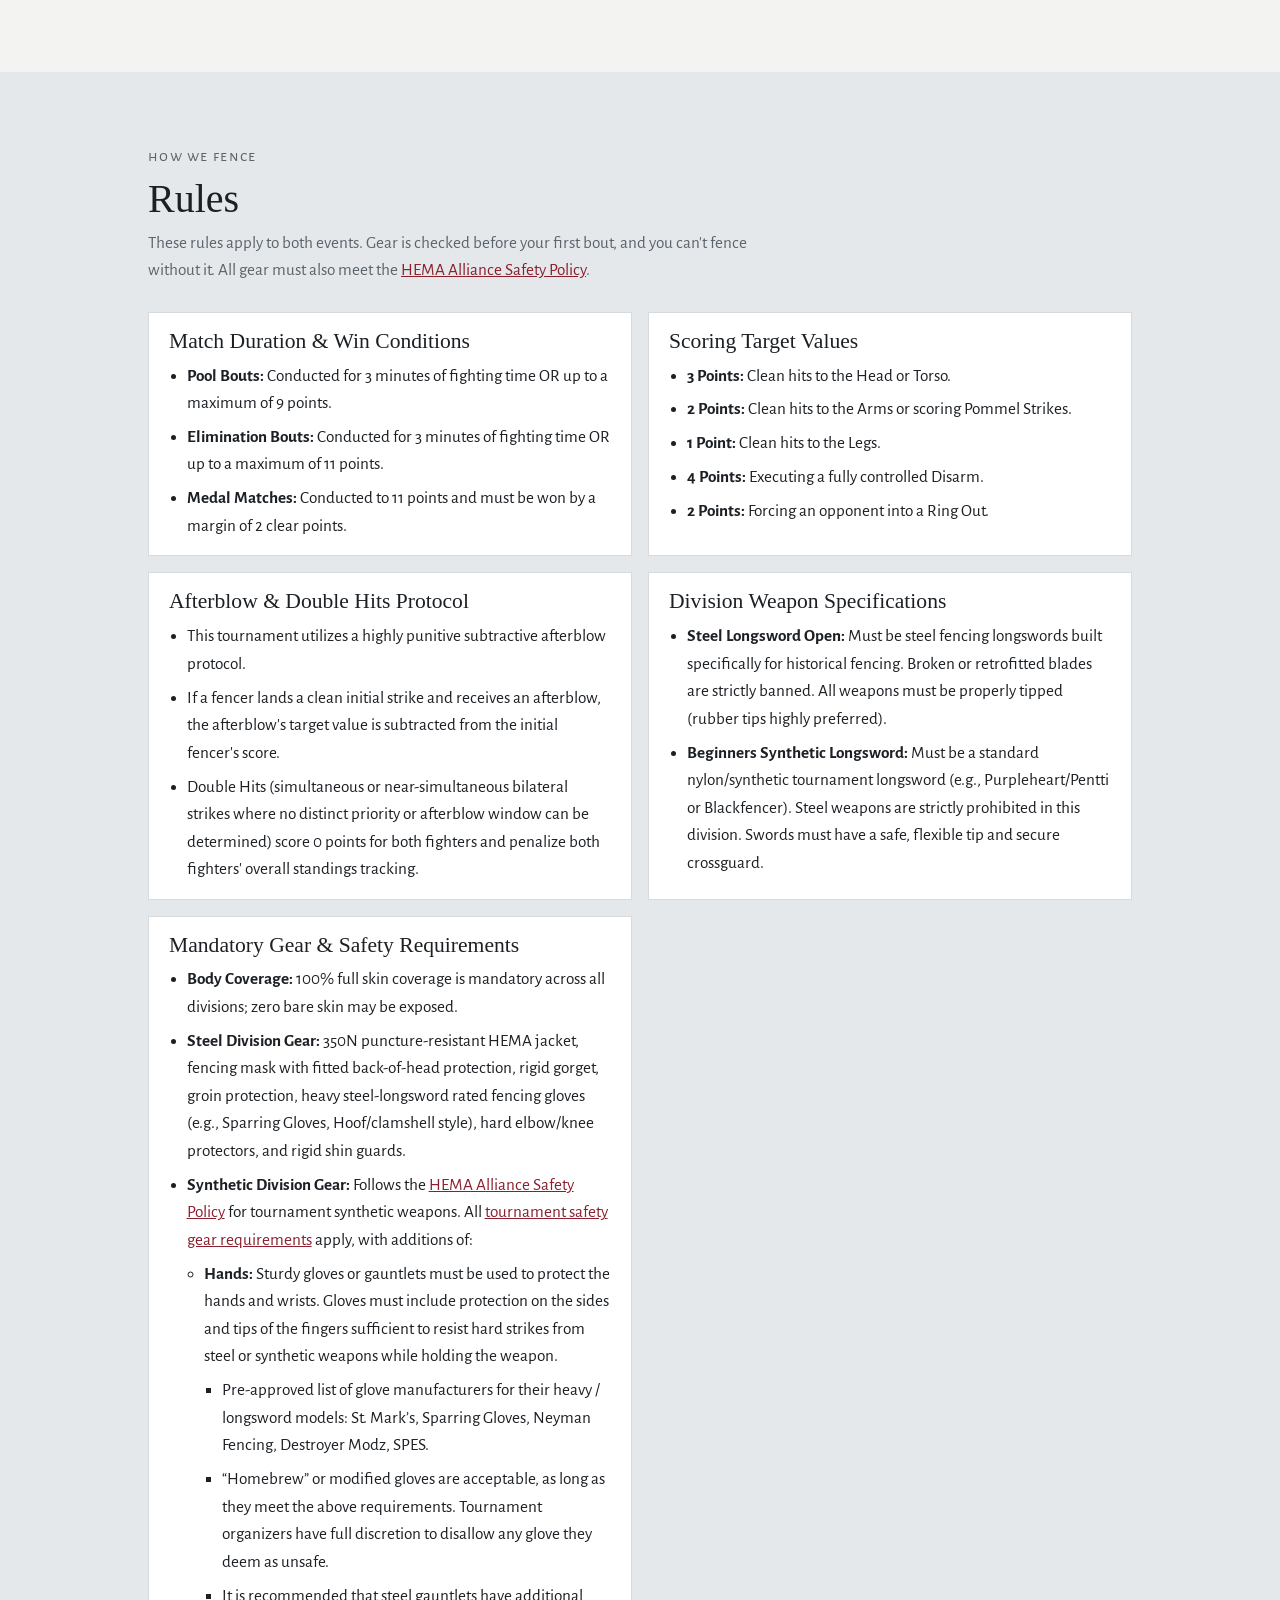
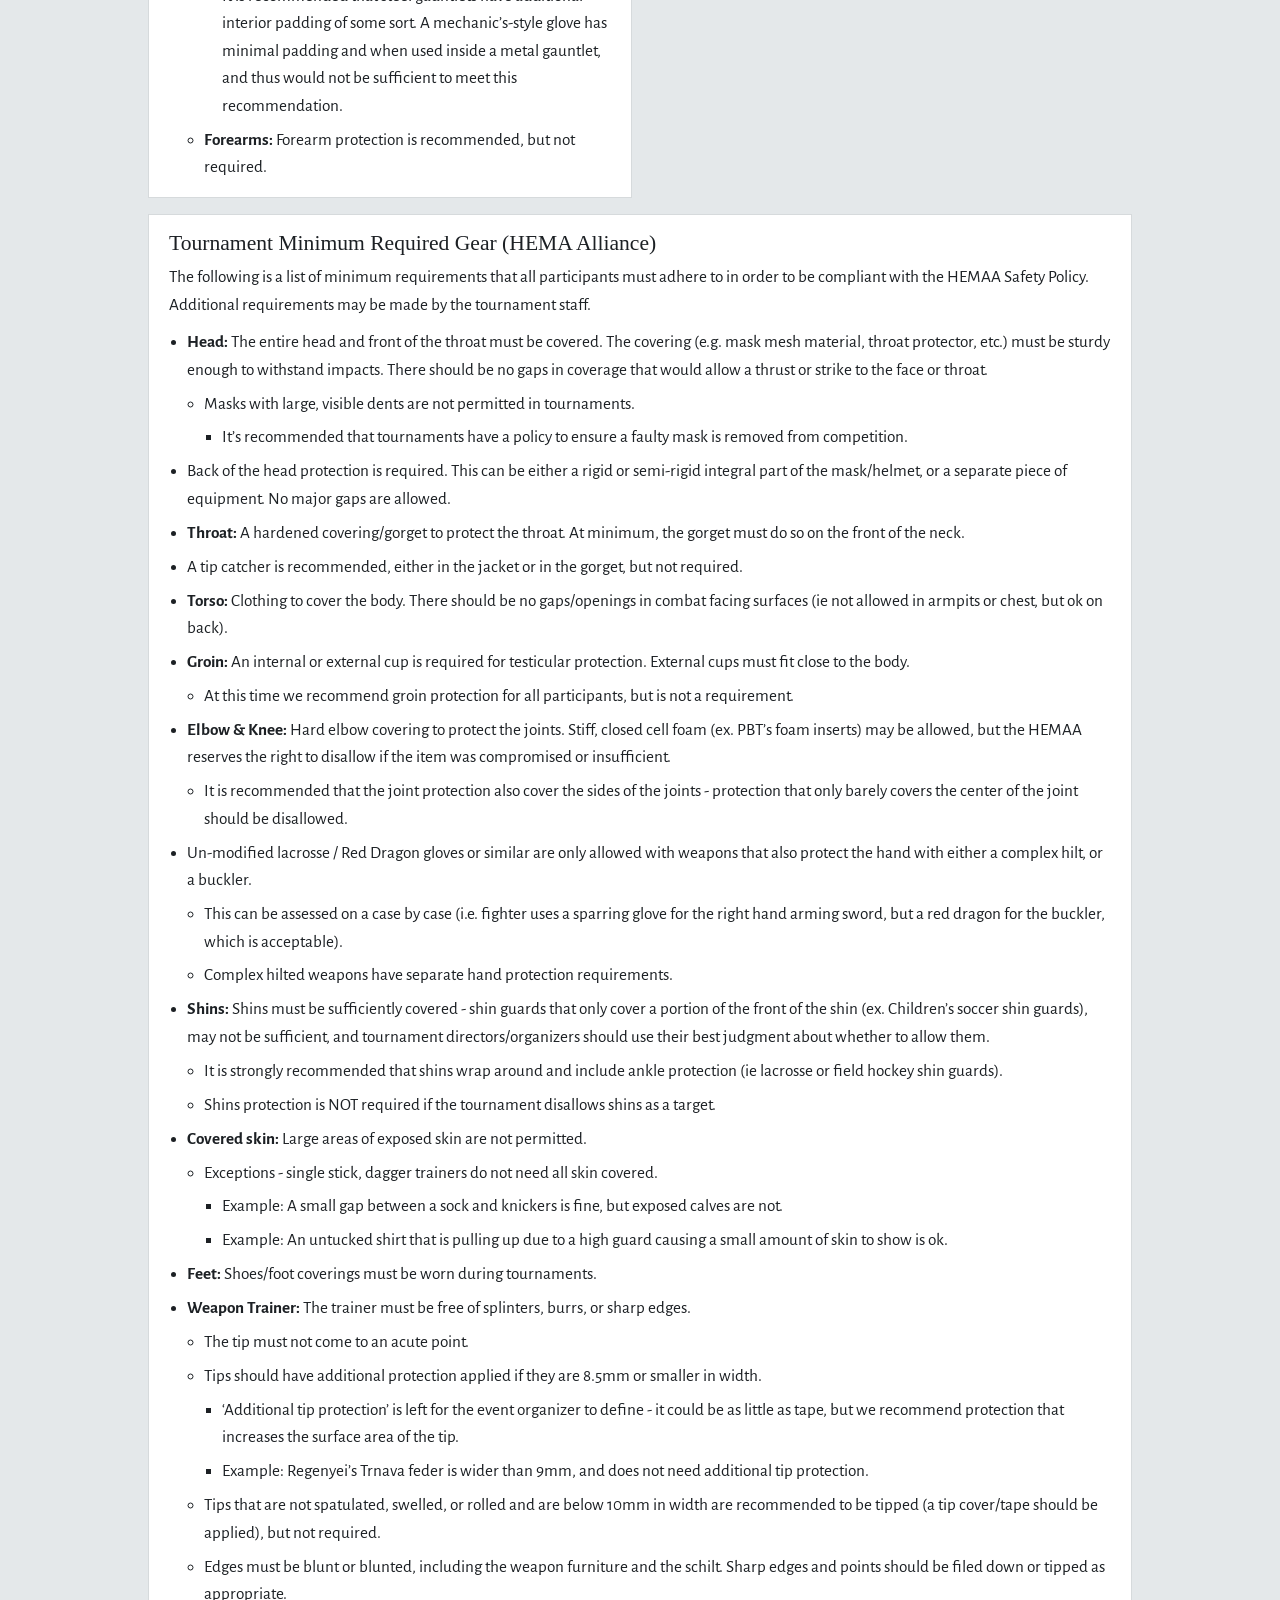
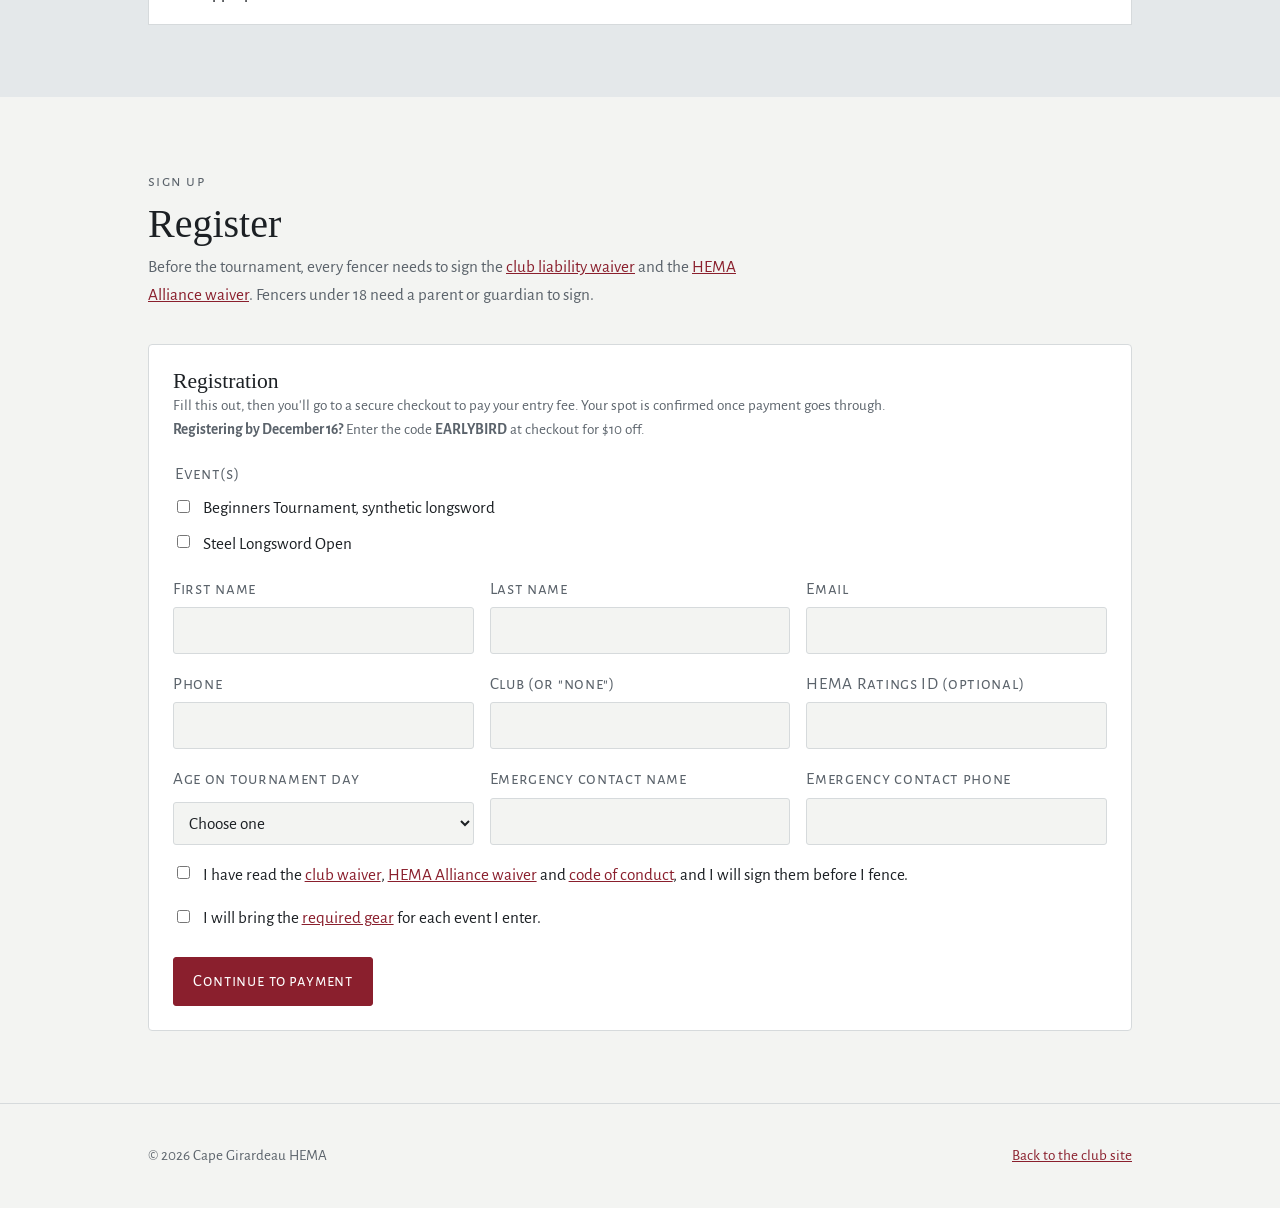
==== commit 554ceada: "Tournament: open registration with Stripe checkout and EARLYBIRD note Co-Authored-By: Claude Opus 5." ====
--- a/tournament.html
+++ b/tournament.html
@@ -225,6 +225,7 @@
       <div>
         <h3>Registration</h3>
         <p class="form-note">Fill this out, then you'll go to a secure checkout to pay your entry fee. Your spot is confirmed once payment goes through.</p>
+        <p class="form-note early-note" id="early-note"><strong>Registering by December 16?</strong> Enter the code <strong>EARLYBIRD</strong> at checkout for $10 off.</p>
       </div>
       <fieldset class="field full event-pick">
         <legend>Event(s)</legend>
@@ -276,6 +277,6 @@
 </footer>
 <!--PREVIEW-END-->
 <script src="assets/site.js"></script>
-<script src="assets/tournament.js?v=3"></script>
+<script src="assets/tournament.js?v=5"></script>
 </body>
 </html>
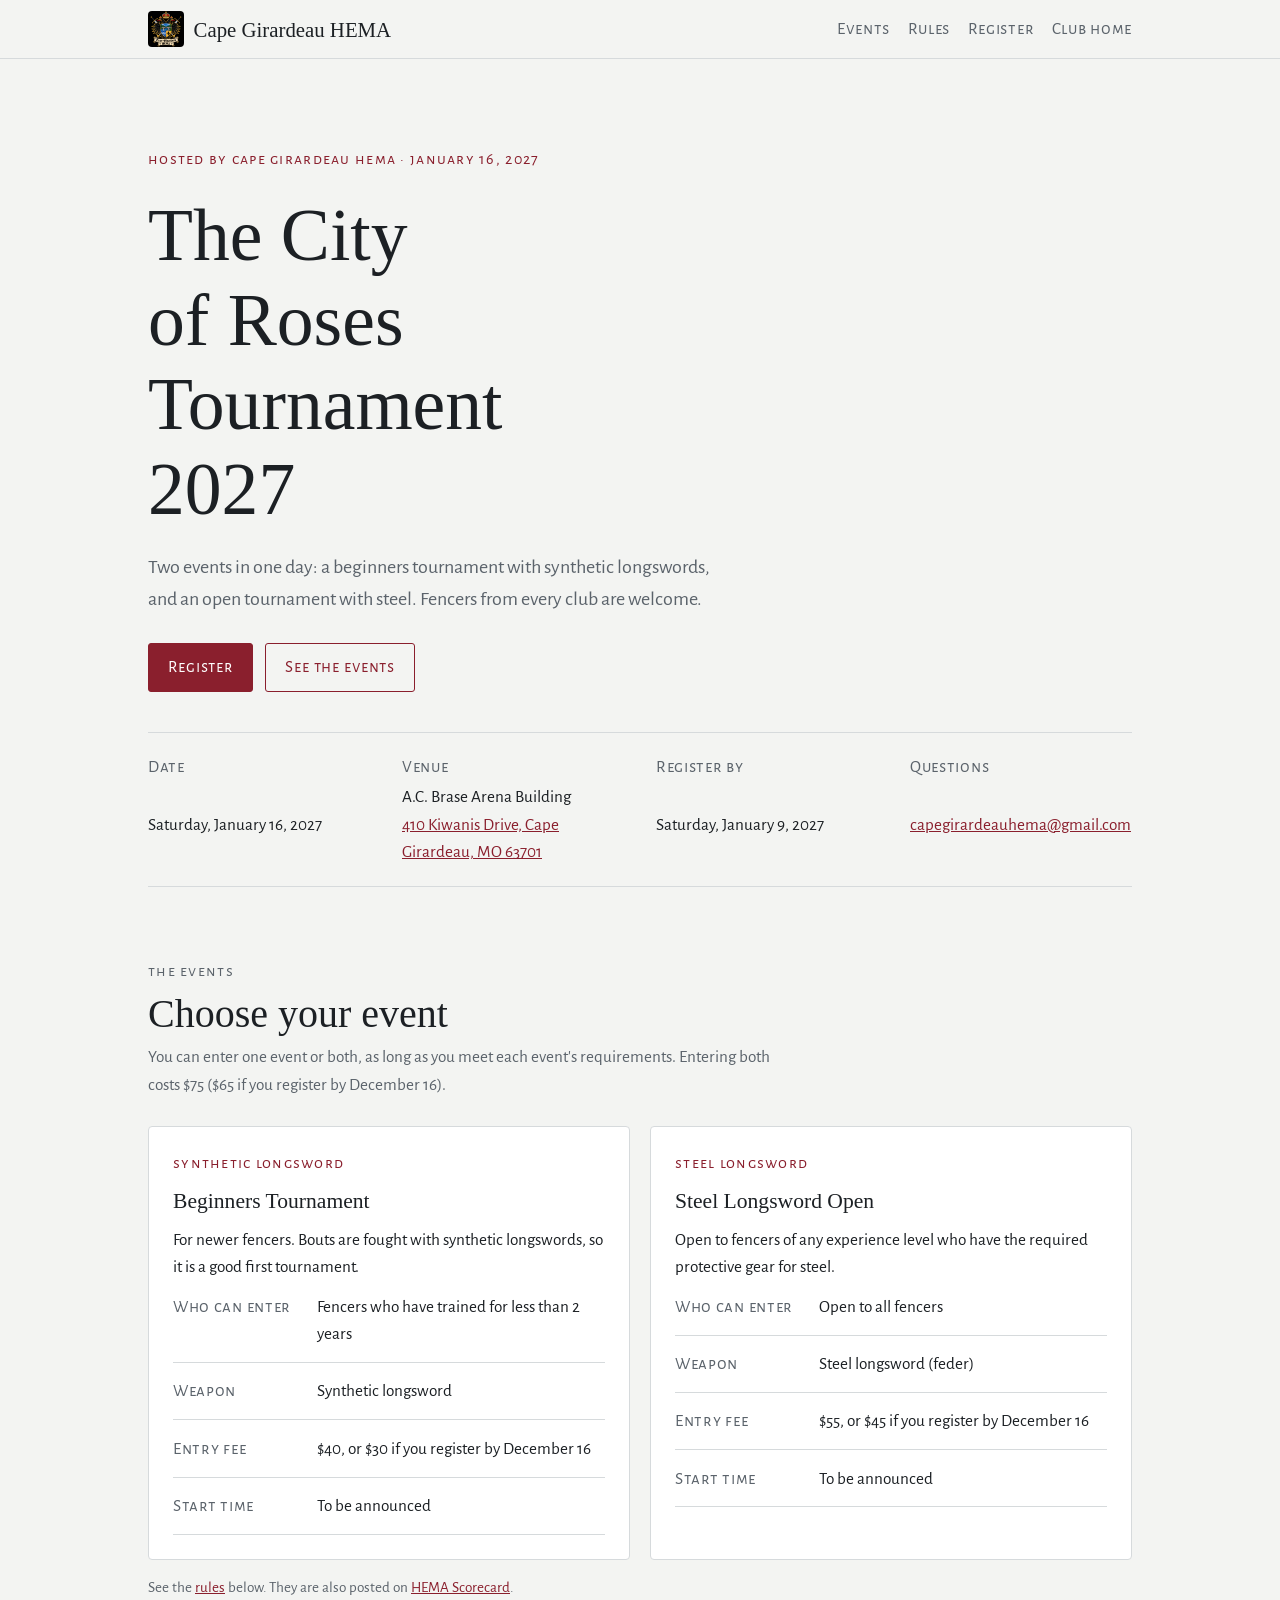
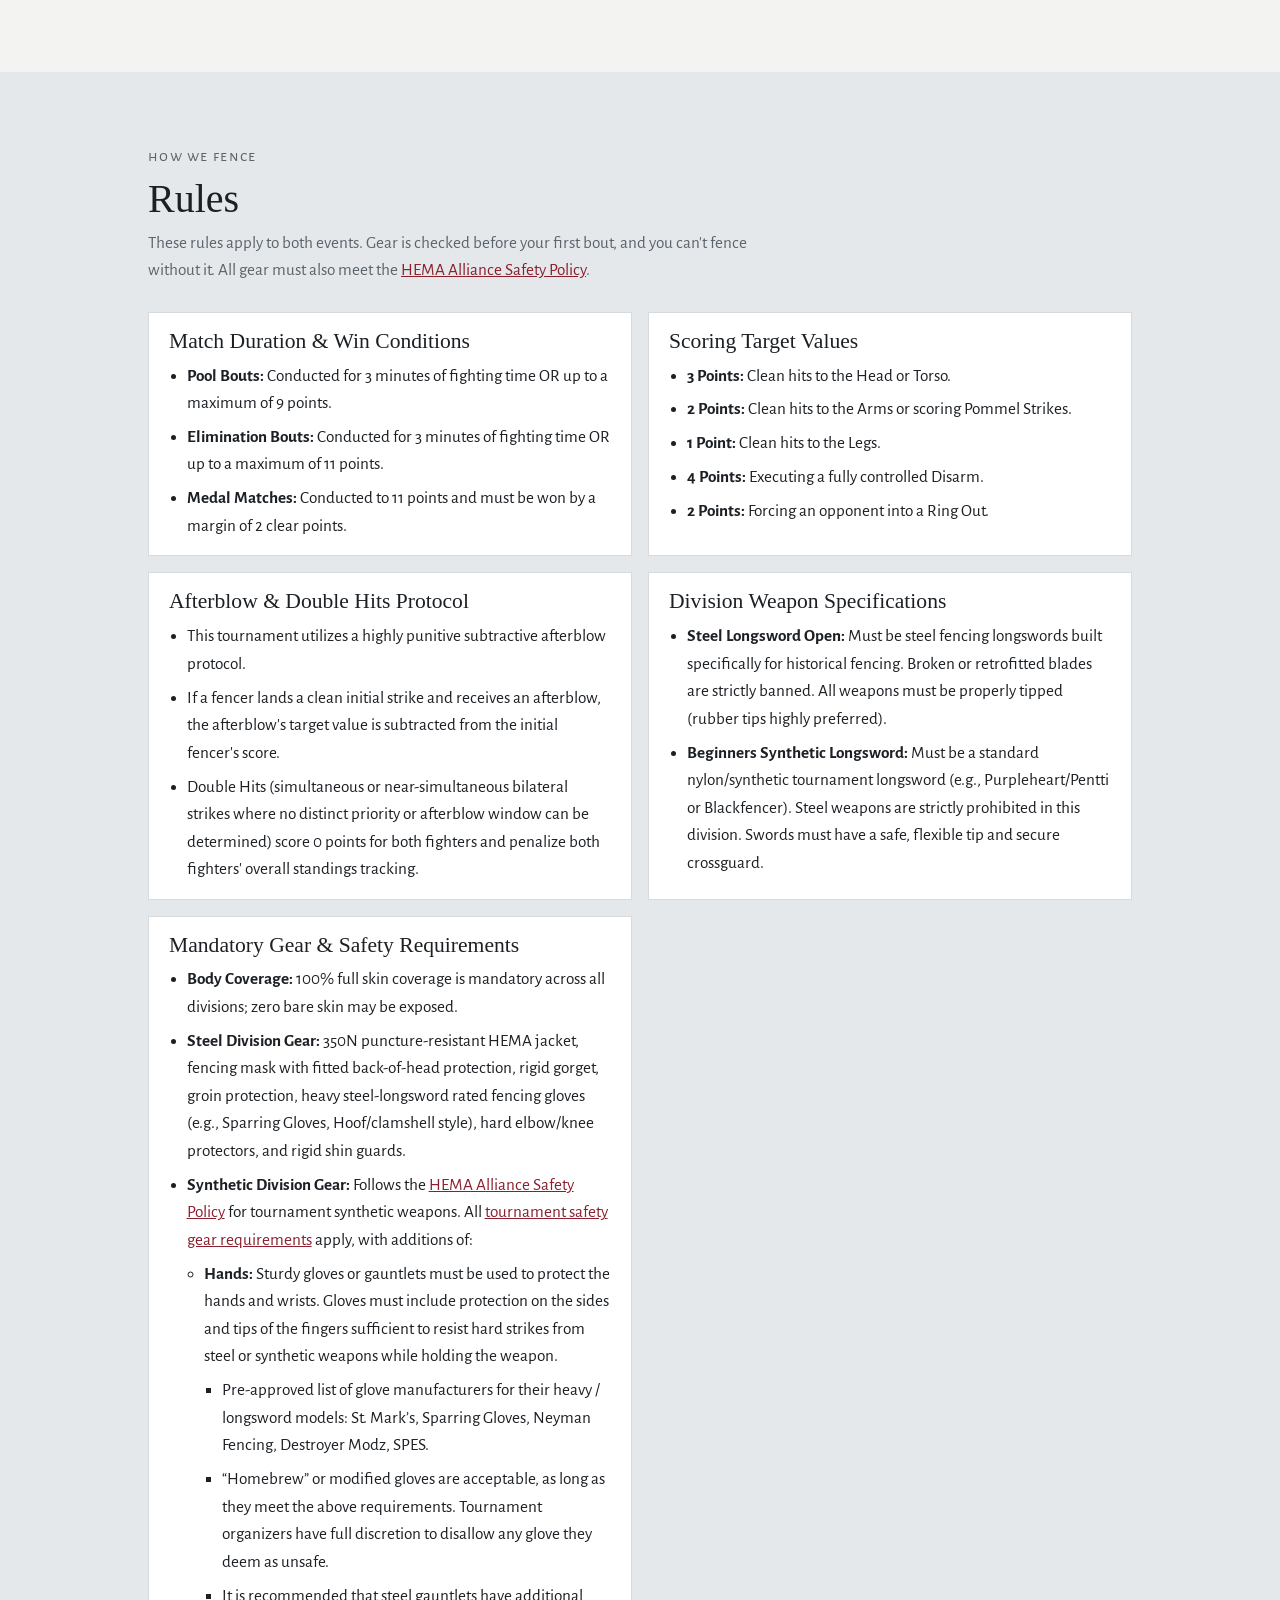
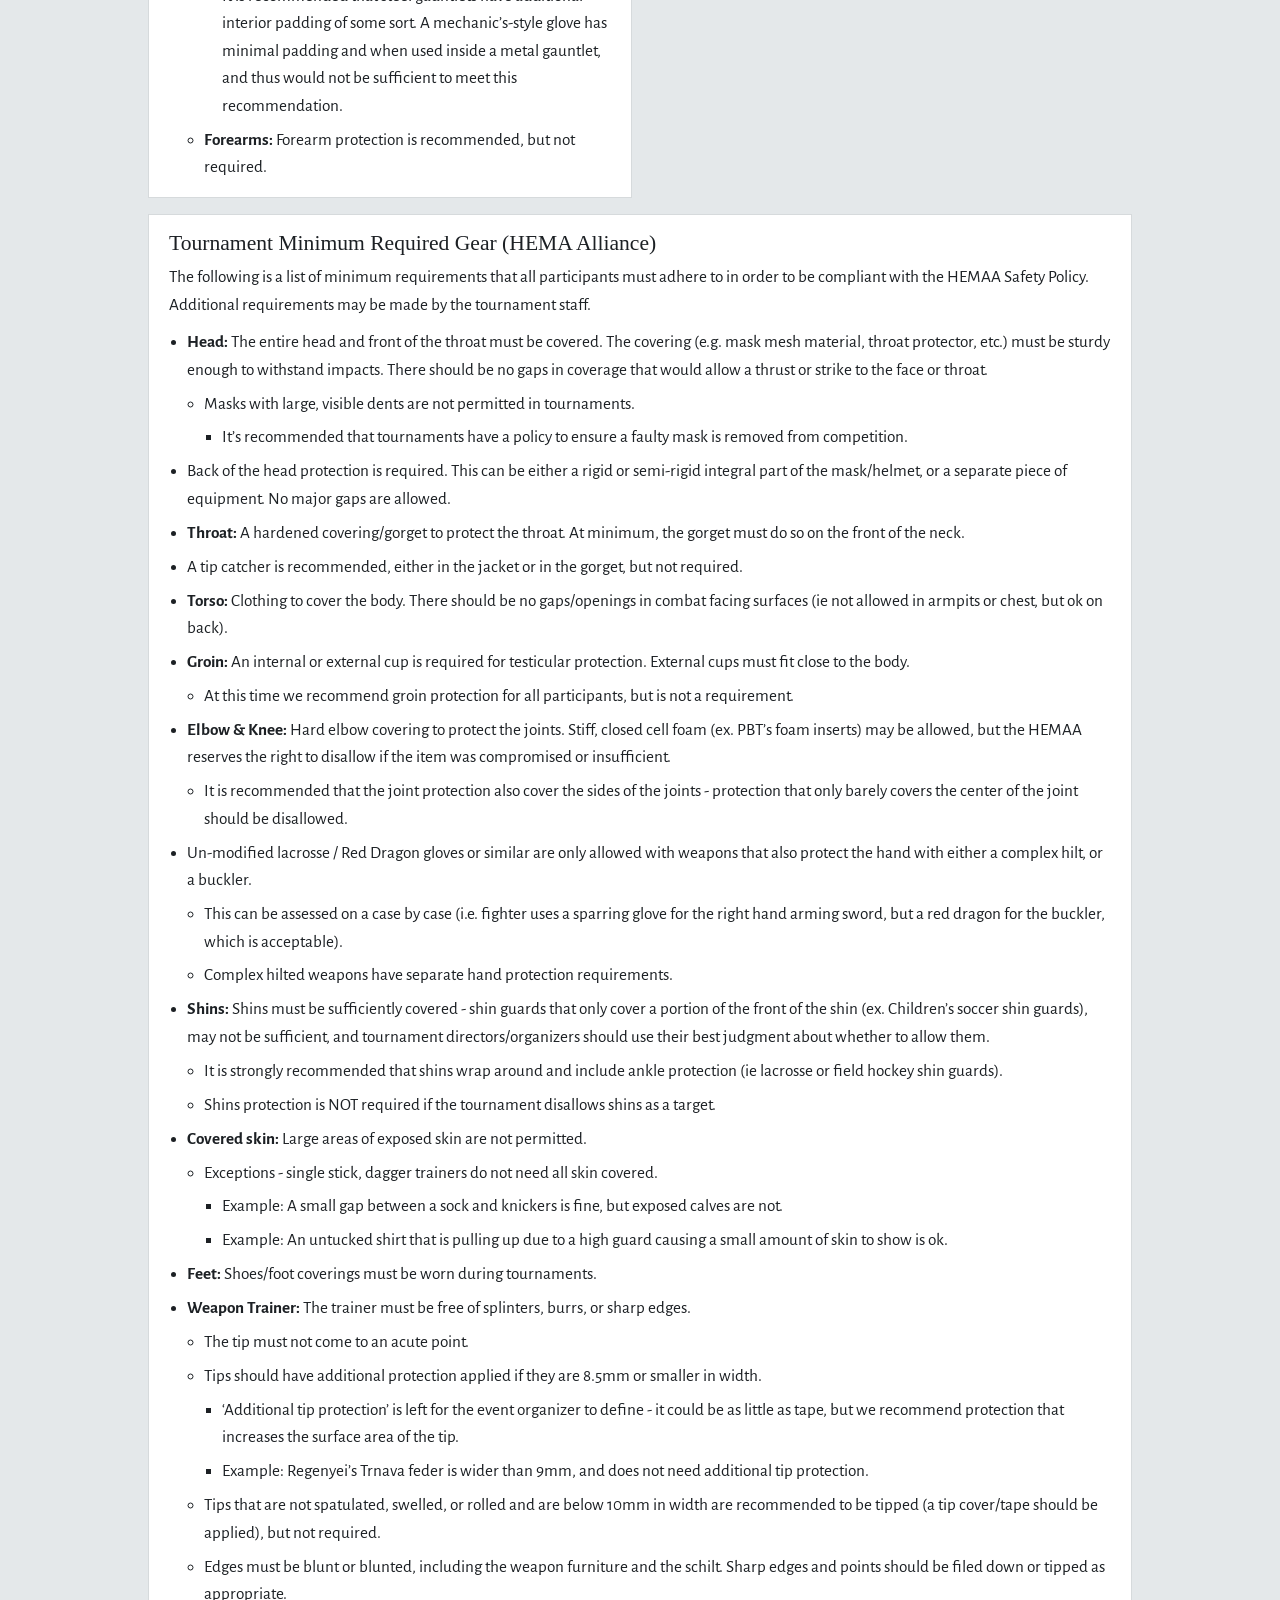
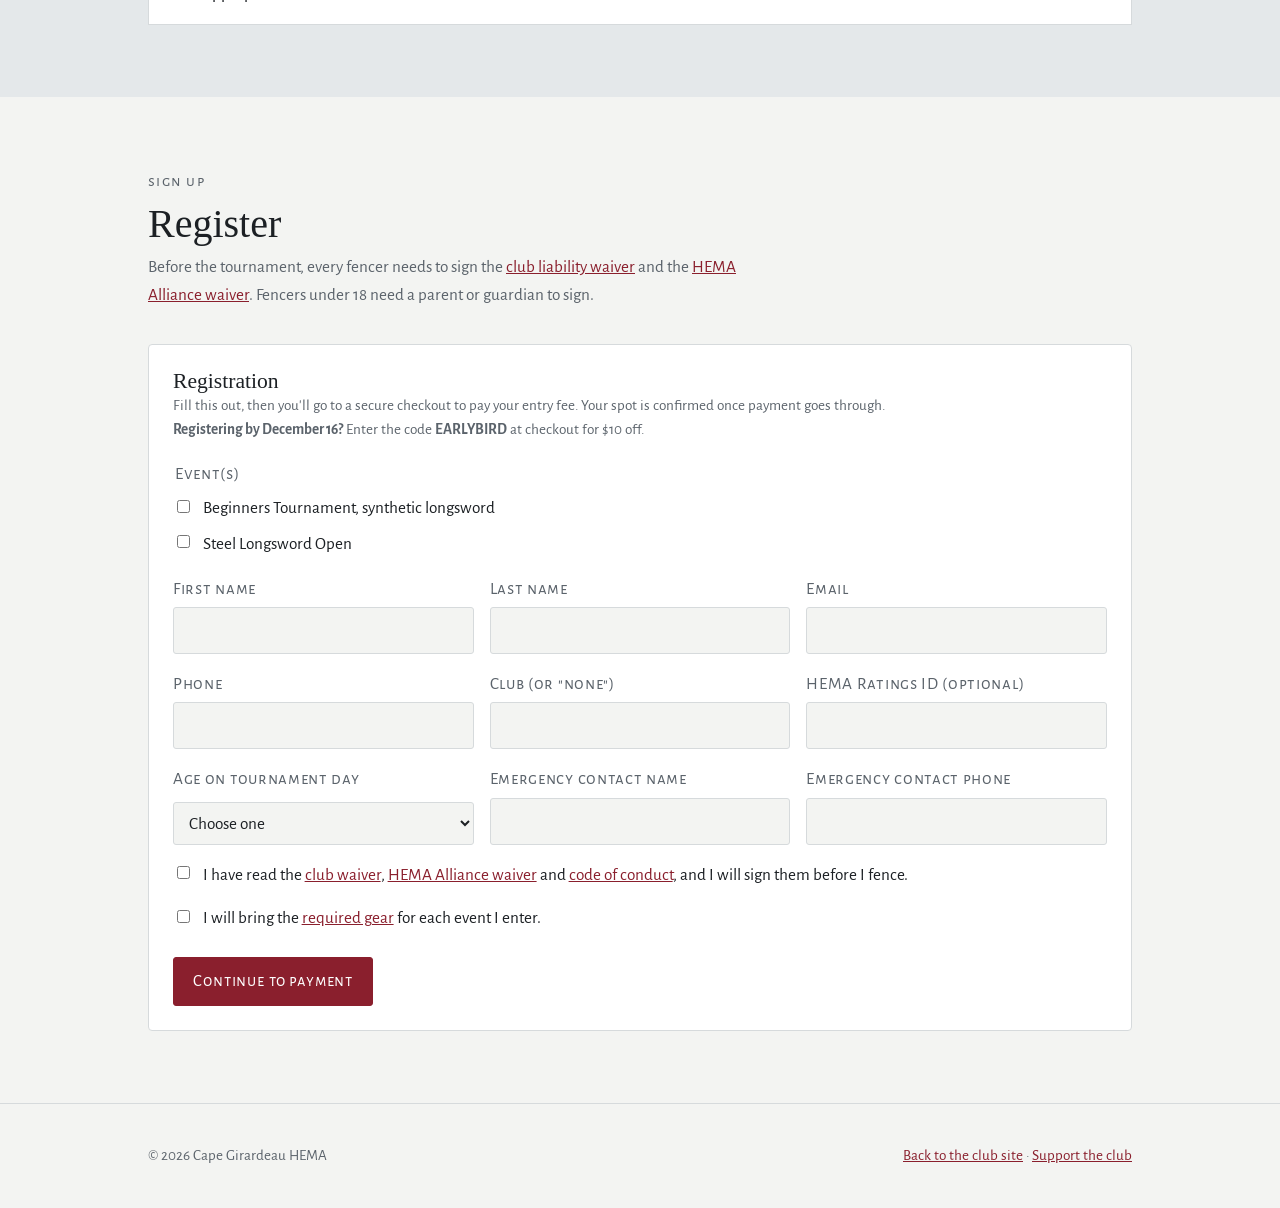
==== commit 39c3038e: "Add Support the club donation link Co-Authored-By: Claude Opus 5.5 (1M context) <noreply@anthropic.c" ====
--- a/tournament.html
+++ b/tournament.html
@@ -272,7 +272,7 @@
 <footer>
   <div class="wrap">
     <p>© <span id="year">2026</span> Cape Girardeau HEMA</p>
-    <p><a href="index.html">Back to the club site</a></p>
+    <p><a href="index.html">Back to the club site</a> · <a href="https://buy.stripe.com/6oUdR8gDK5PV2EJaPO93y03" rel="noopener">Support the club</a></p>
   </div>
 </footer>
 <!--PREVIEW-END-->
--- a/assets/styles.css
+++ b/assets/styles.css
@@ -227,3 +227,4 @@
 .rule-group ul ul { margin-top: .4rem; }
 .rule-wide { grid-column: 1 / -1; }
 .rule-group > p { margin: 0 0 .6rem; }
+.support-club { margin-top: 1.5rem; }
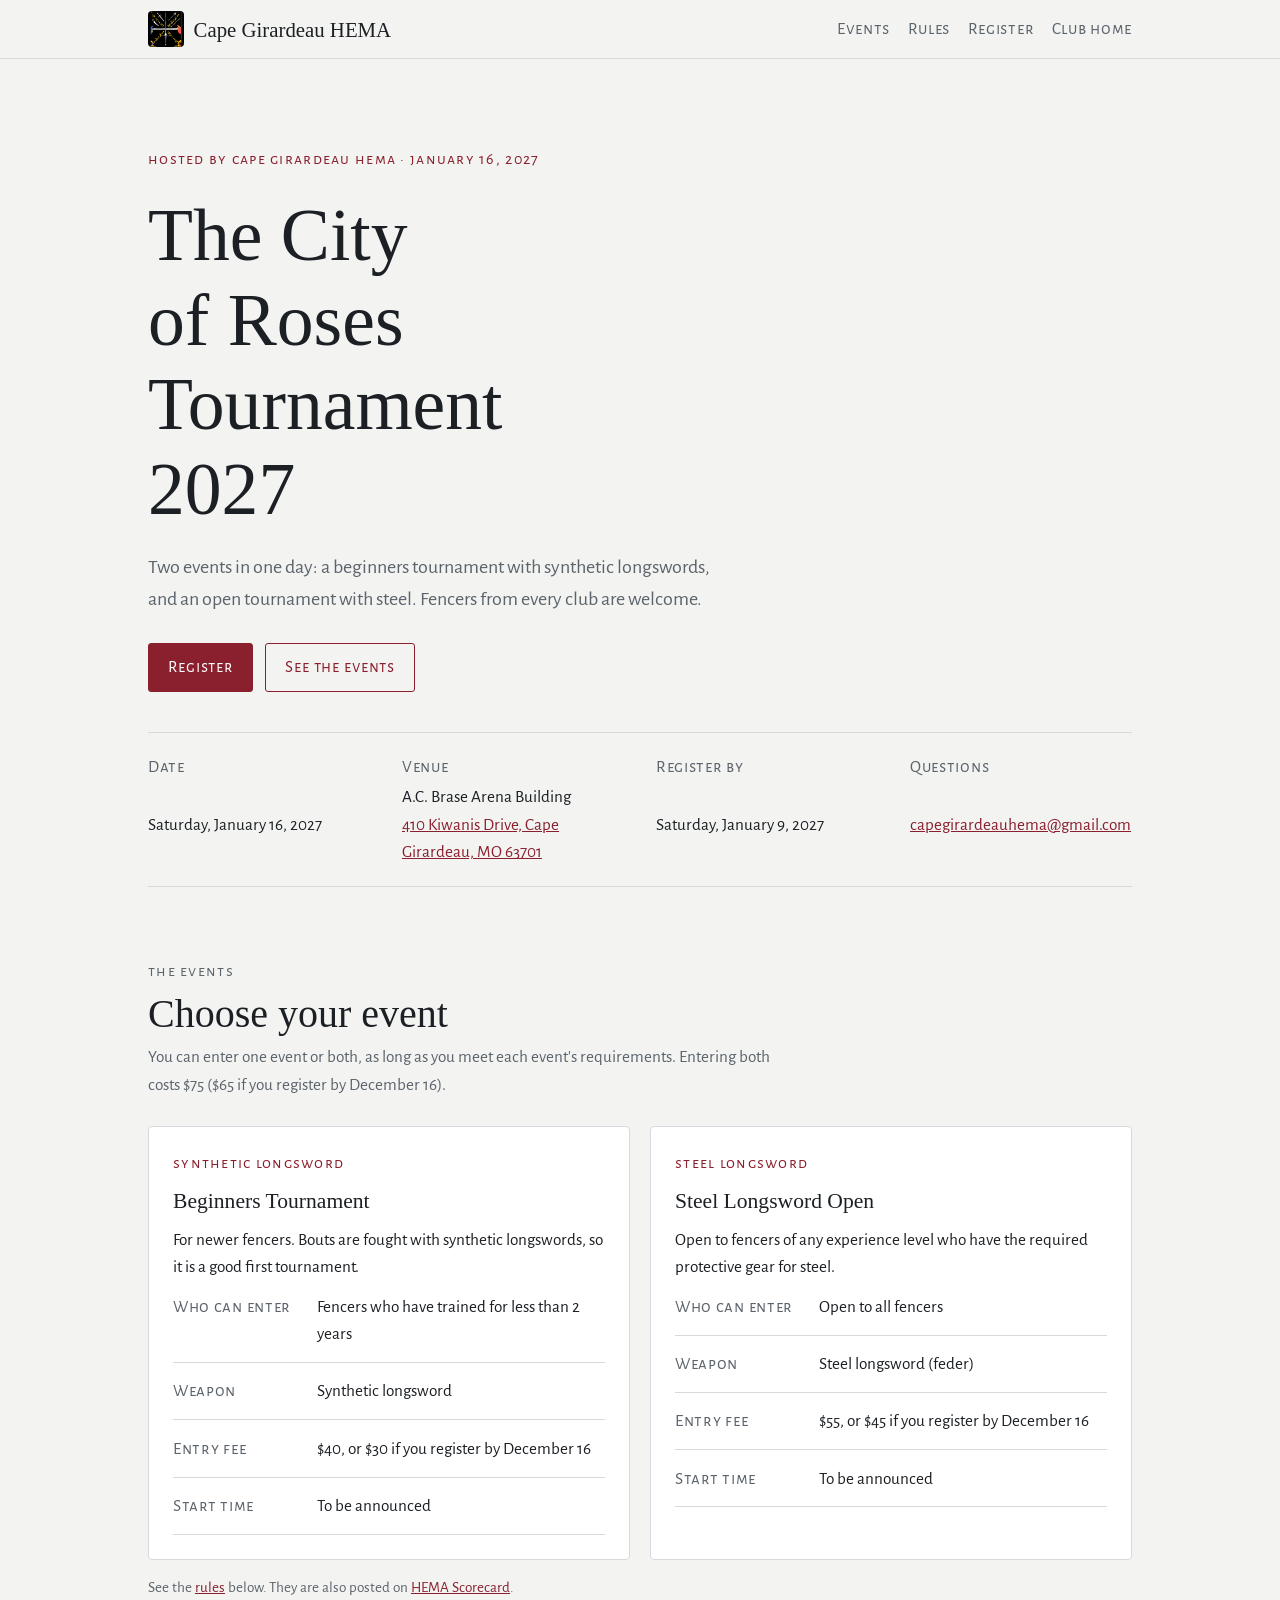
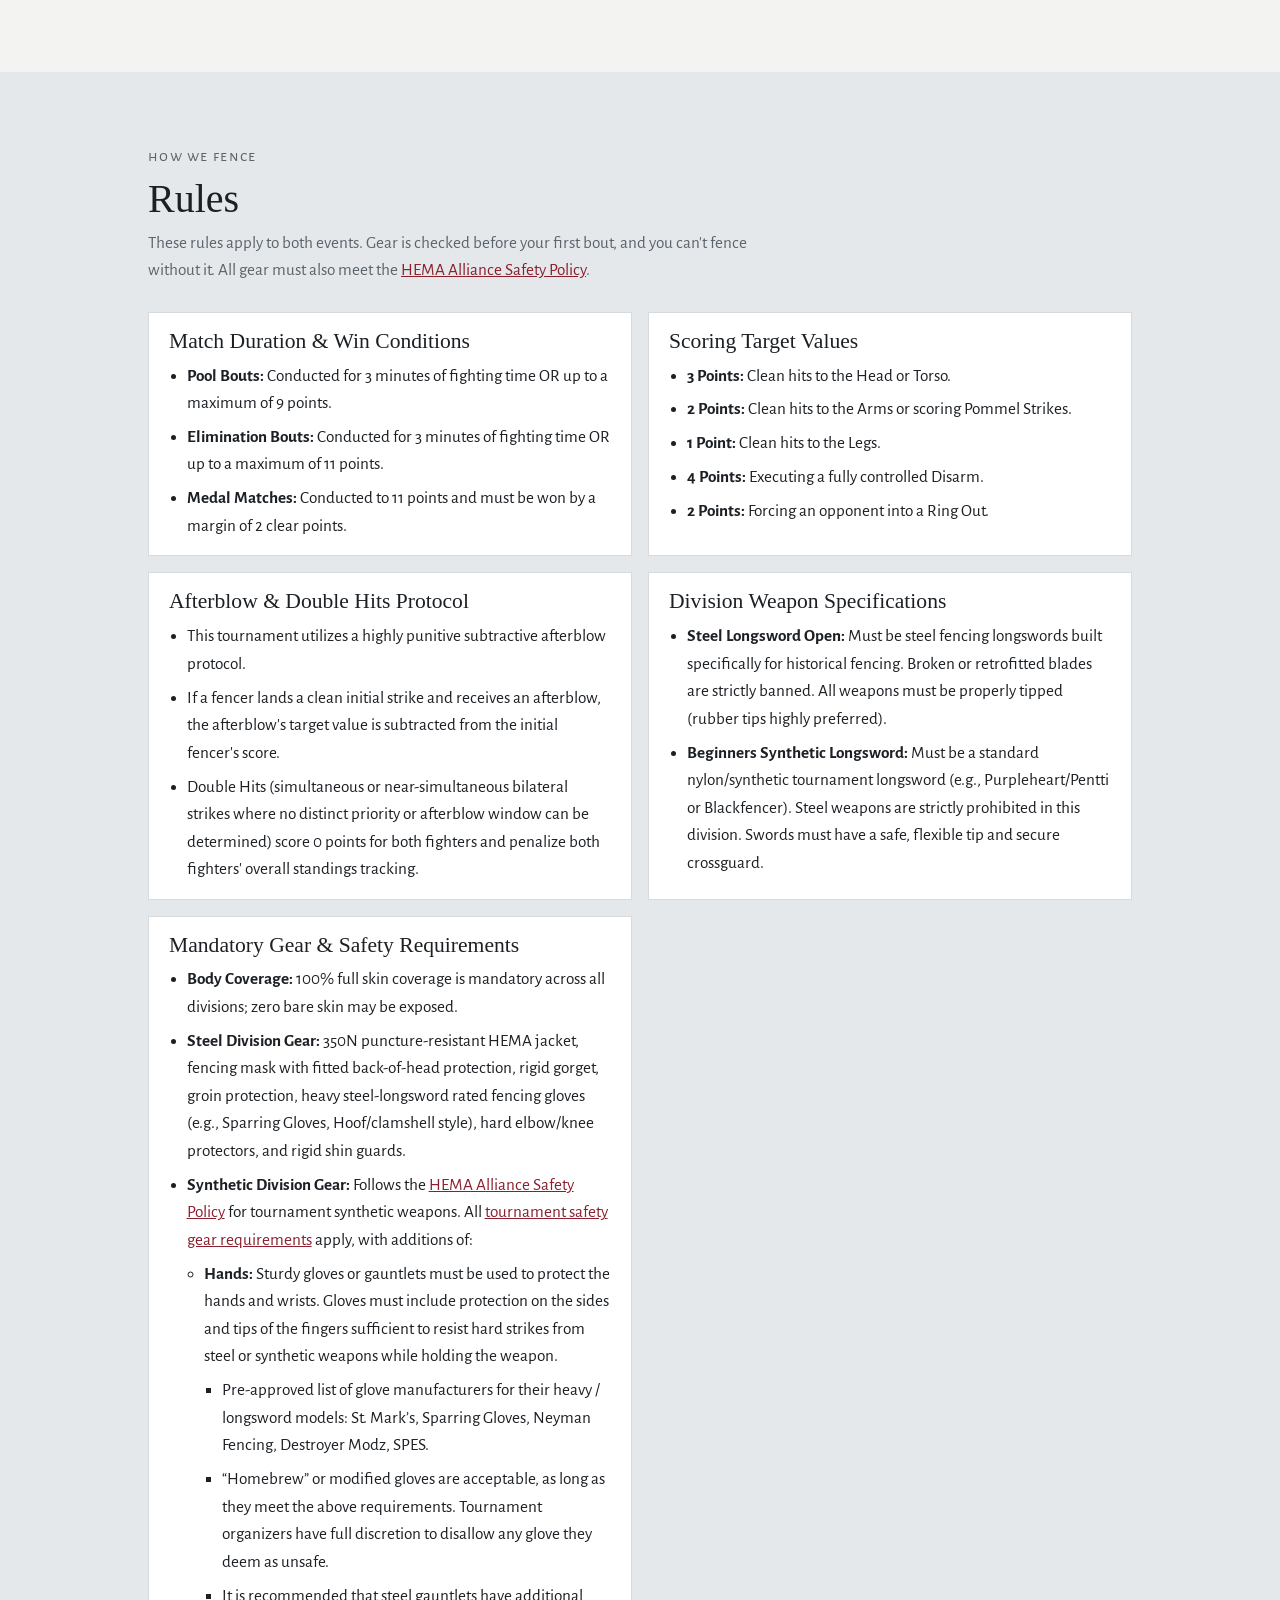
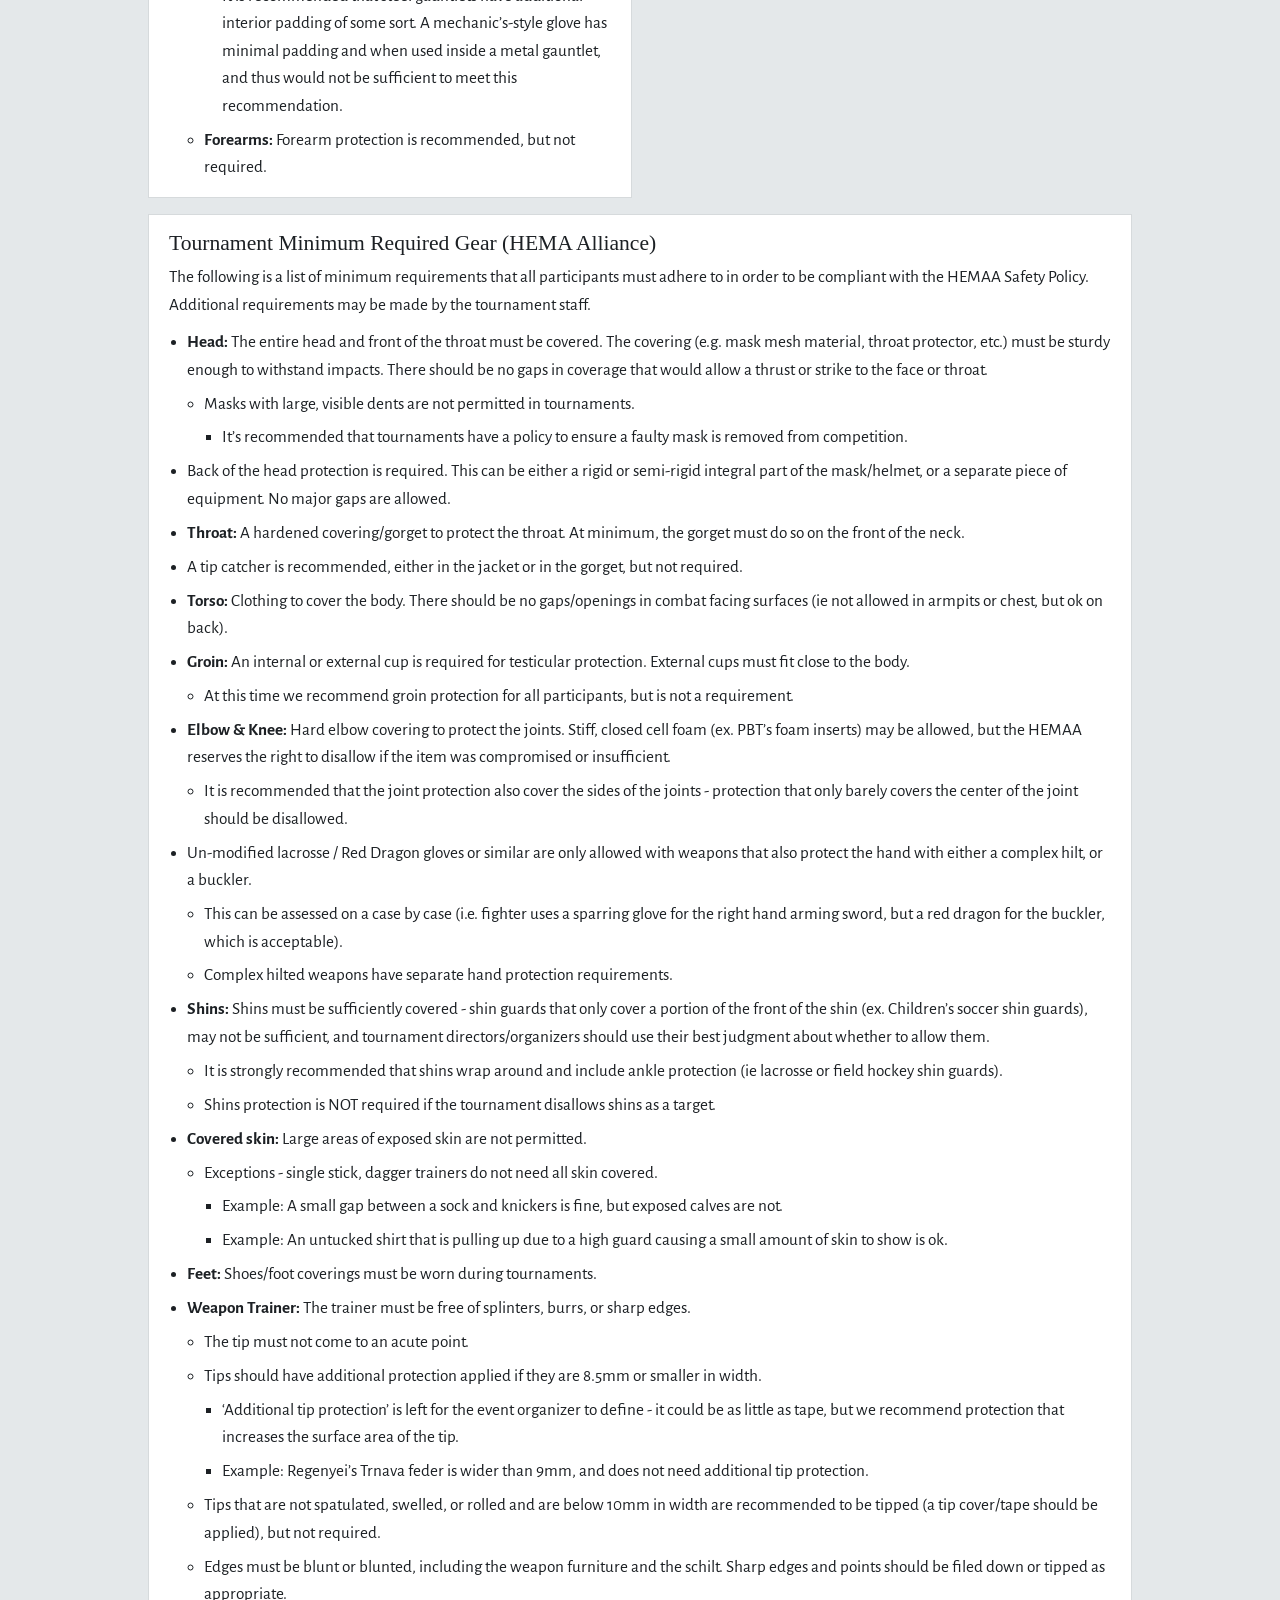
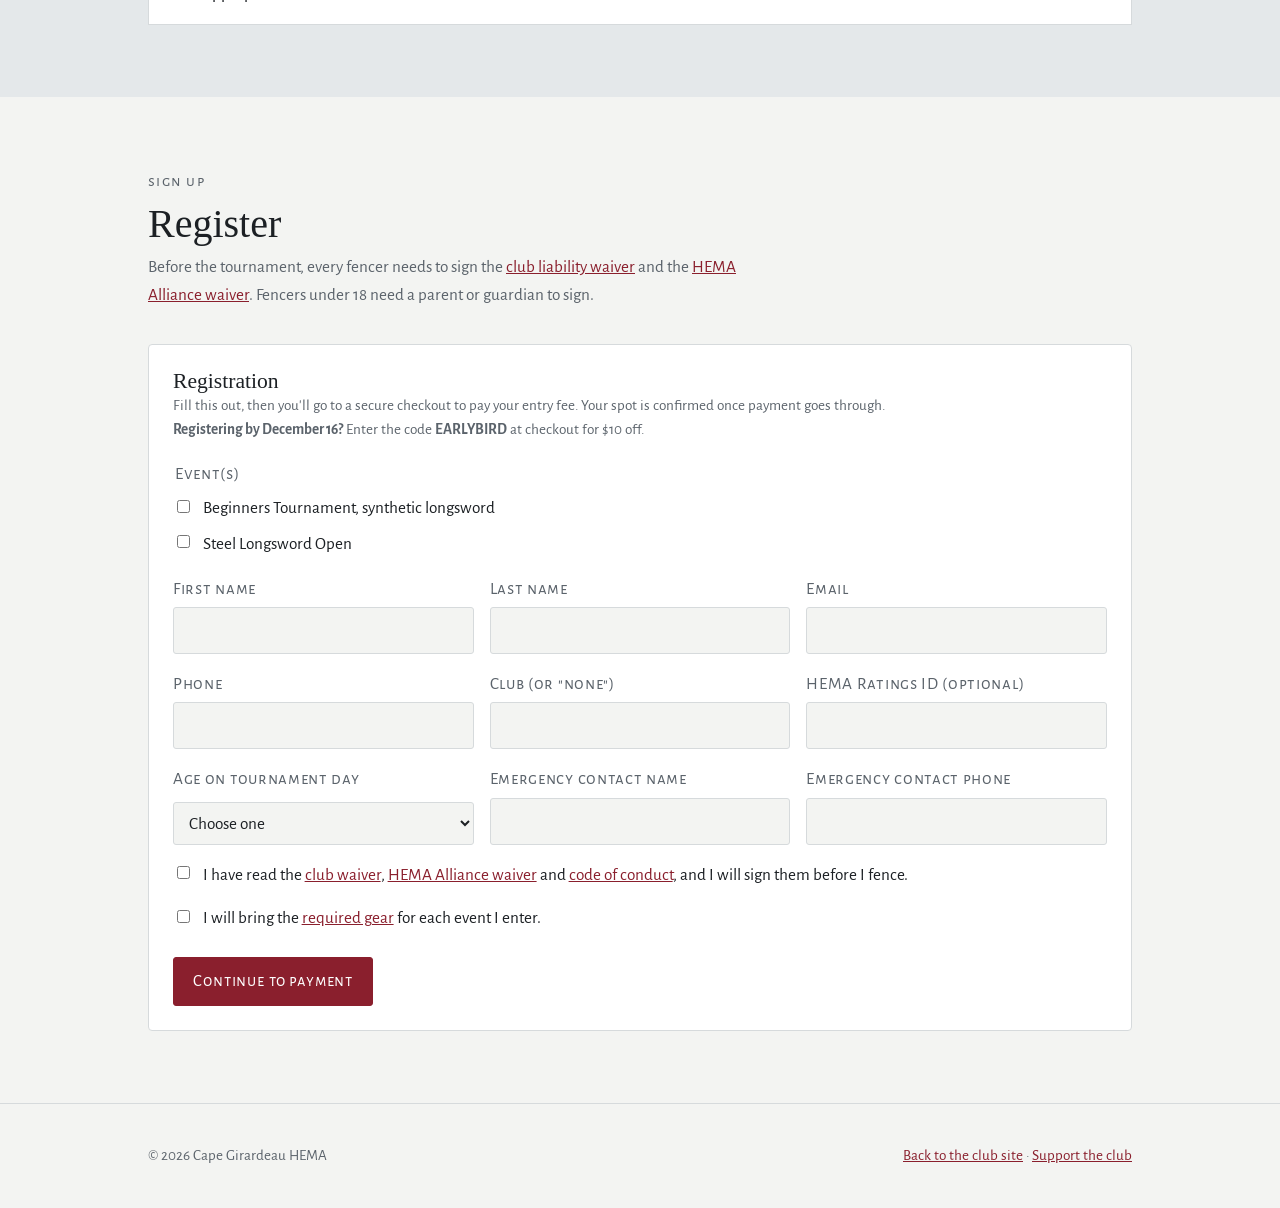
==== commit 9f00560a: "Replace the club logo with the new crest Co-Authored-By: Claude Opus 5.5 (1M context) <noreply@anthr" ====
--- a/tournament.html
+++ b/tournament.html
@@ -8,8 +8,8 @@
 <link rel="preconnect" href="https://fonts.googleapis.com">
 <link rel="preconnect" href="https://fonts.gstatic.com" crossorigin>
 <link rel="stylesheet" href="https://fonts.googleapis.com/css2?family=Alegreya+Sans+SC&family=Alegreya+Sans:ital,wght@0,400;0,600;1,400&family=IM+Fell+English:ital@0;1&display=swap">
-<link rel="icon" href="assets/logo-small.png" type="image/png">
-<link rel="apple-touch-icon" href="assets/apple-touch-icon.png">
+<link rel="icon" href="assets/logo-small.png?v=2" type="image/png">
+<link rel="apple-touch-icon" href="assets/apple-touch-icon.png?v=2">
 <link rel="stylesheet" href="assets/styles.css">
 </head>
 <body>
@@ -17,7 +17,7 @@
 <nav class="site-nav" aria-label="Main">
   <div class="wrap">
     <a class="brand" href="index.html">
-      <img class="logo" src="assets/logo-small.png" alt="" width="36" height="36">
+      <img class="logo" src="assets/logo-small.png?v=2" alt="" width="36" height="36">
       Cape Girardeau HEMA
     </a>
     <ul>
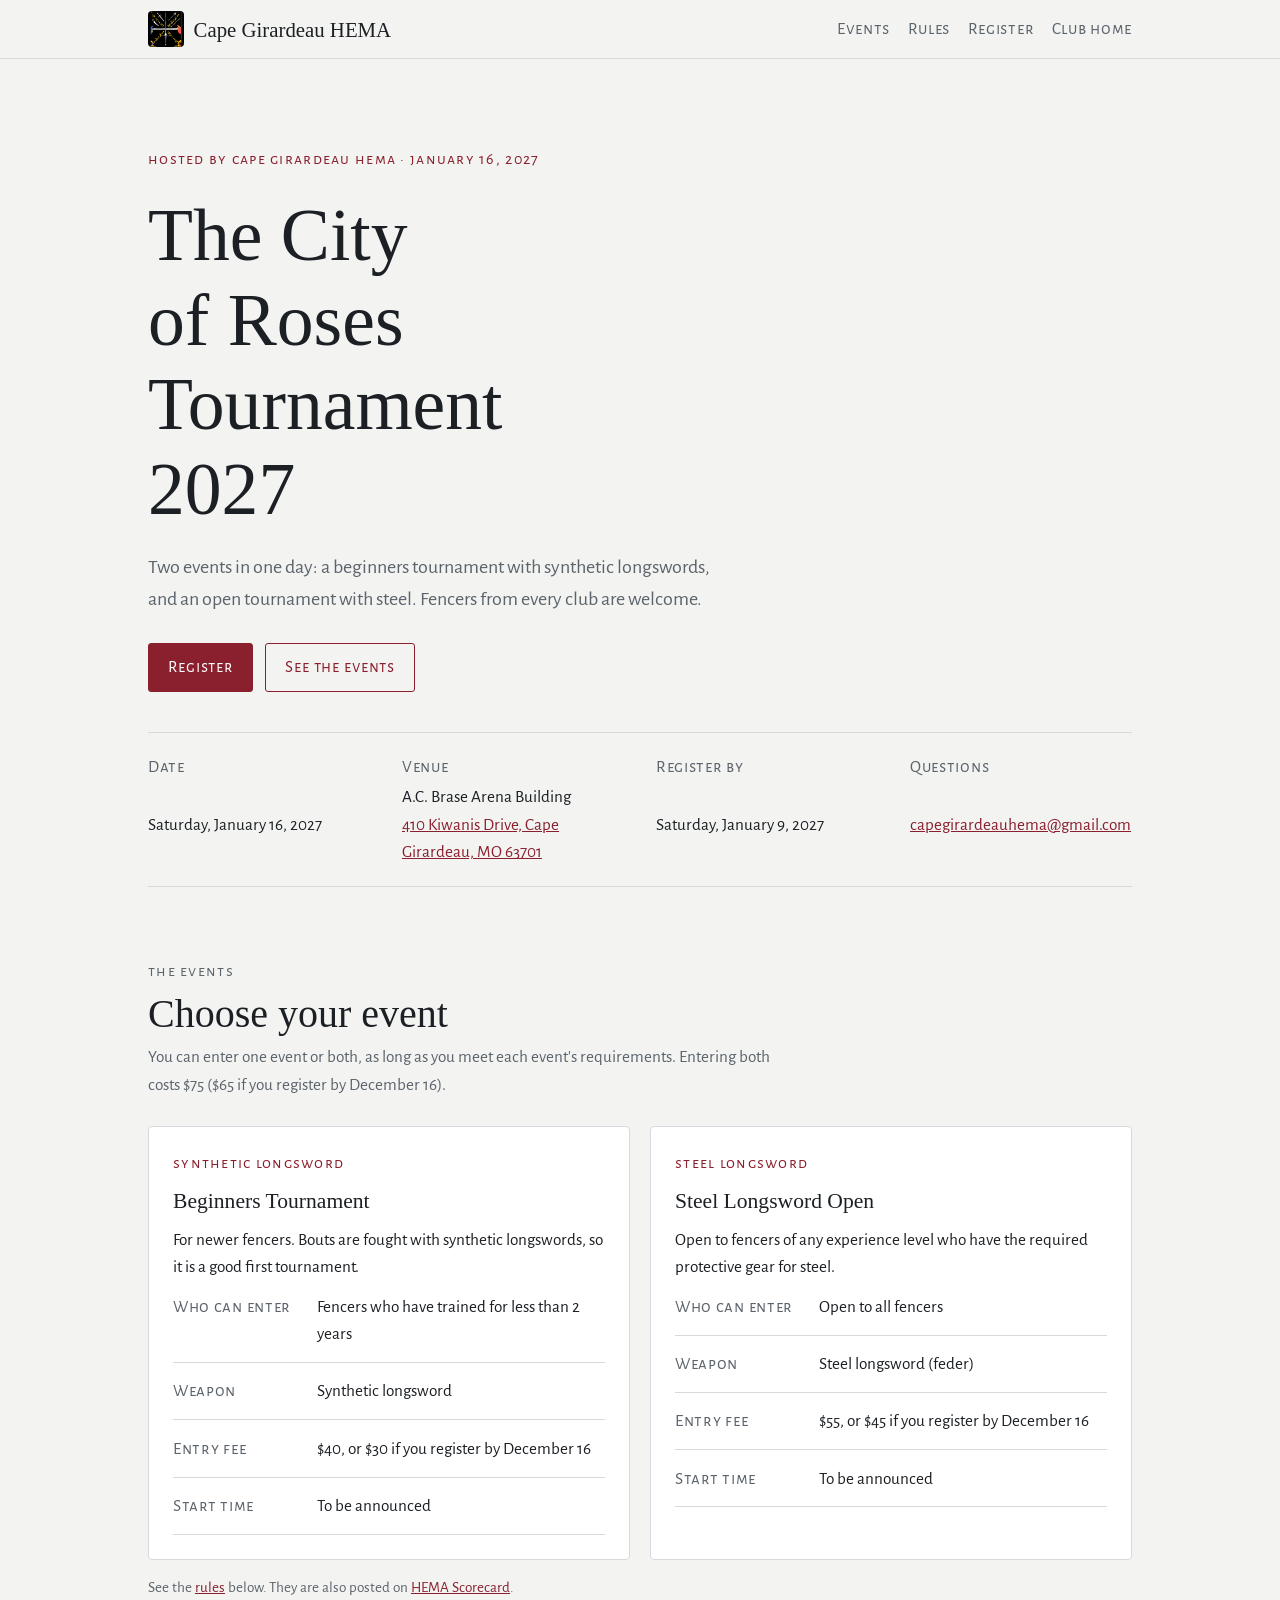
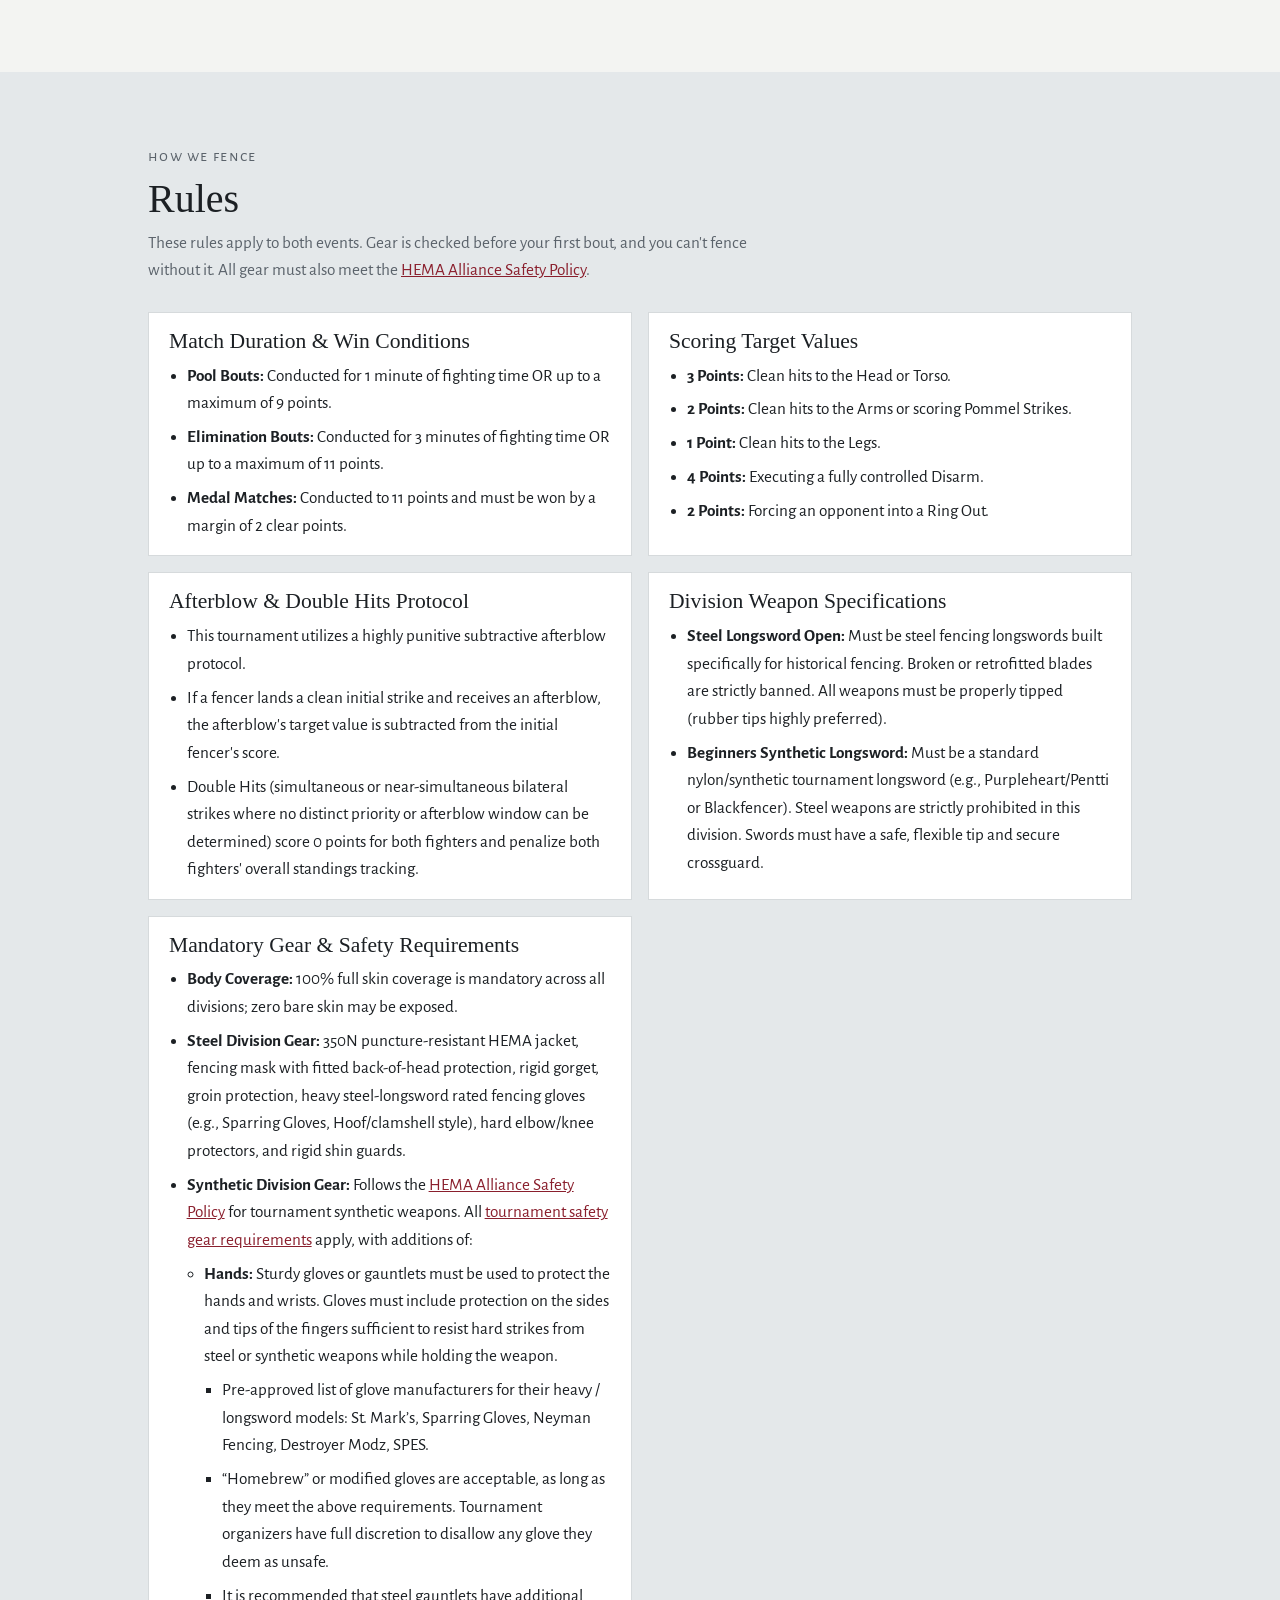
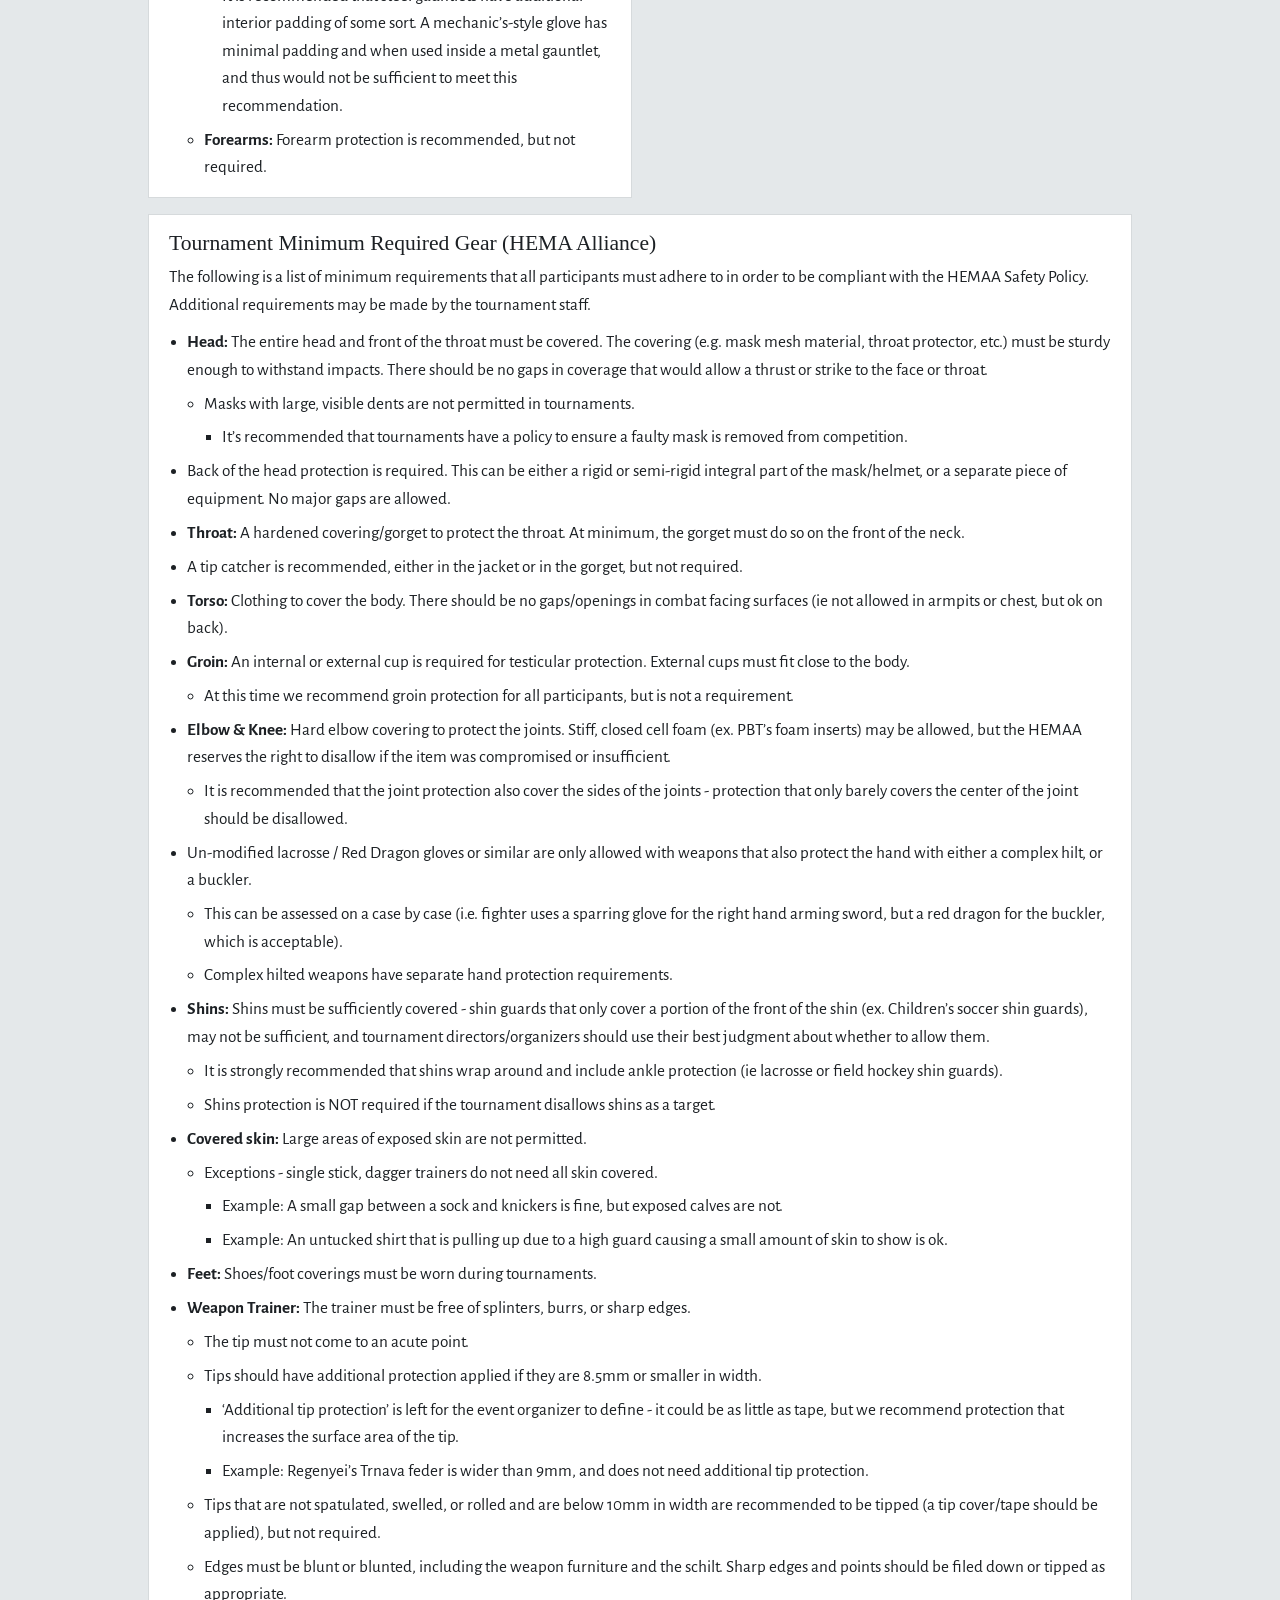
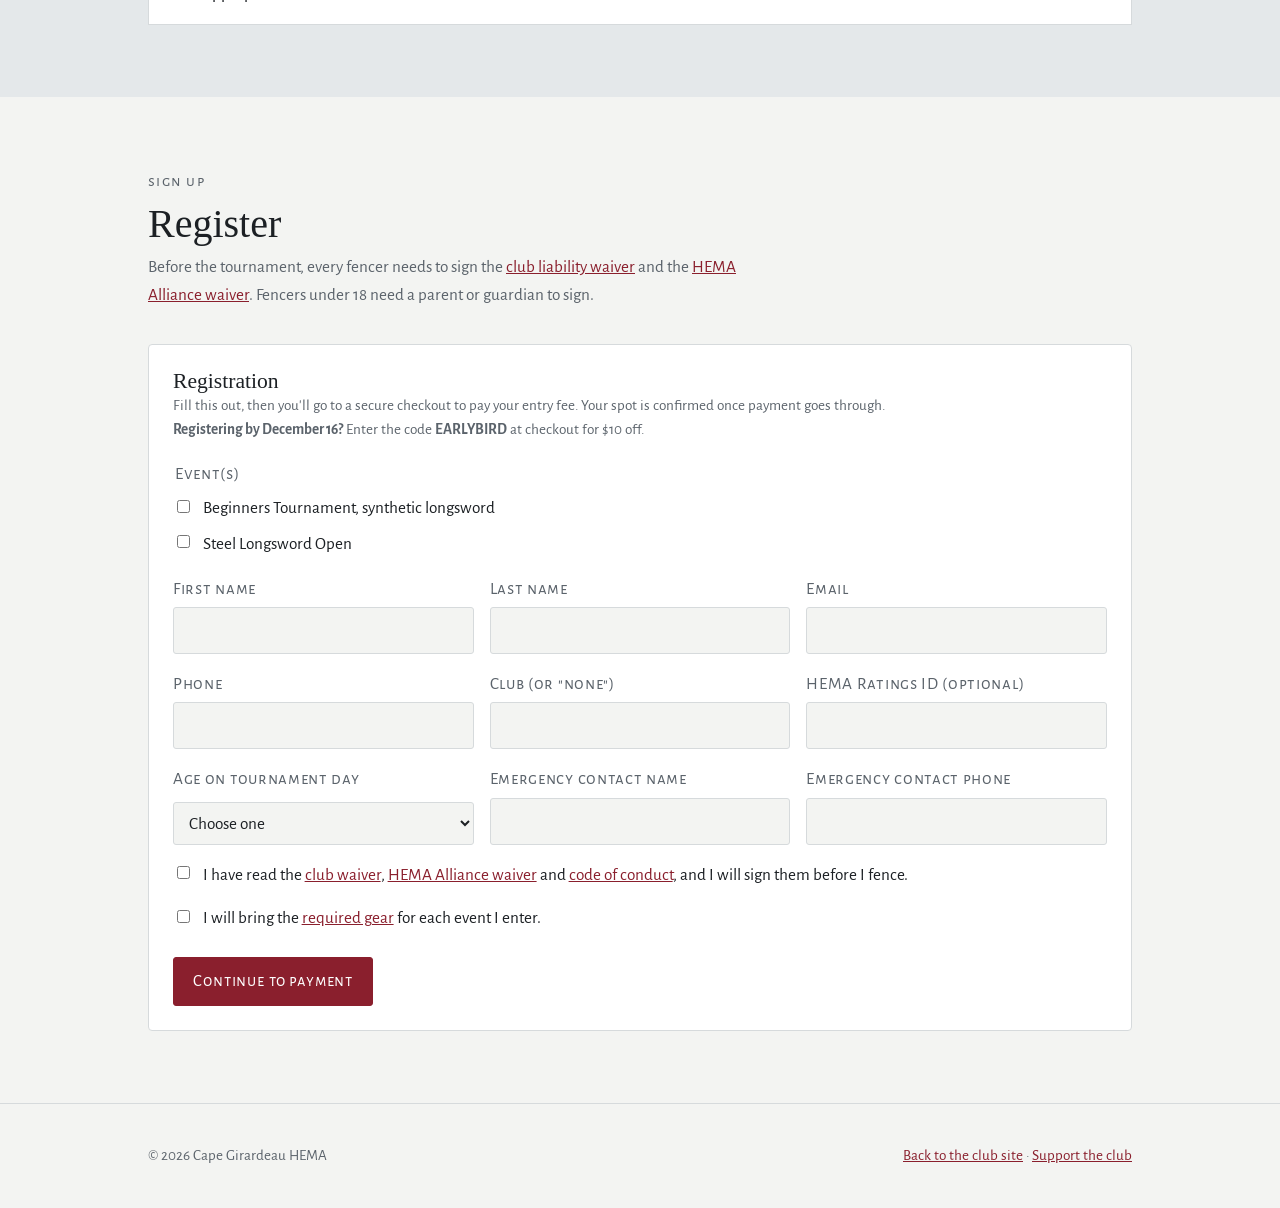
==== commit 62bd5ac5: "Tournament rules: pool bouts are 1 minute Co-Authored-By: Claude Opus 5.5 <noreply@anthropic.com> Cl" ====
--- a/tournament.html
+++ b/tournament.html
@@ -96,7 +96,7 @@
       <article class="rule-group" id="match-duration">
         <h3>Match Duration &amp; Win Conditions</h3>
         <ul>
-          <li><strong>Pool Bouts:</strong> Conducted for 3 minutes of fighting time OR up to a maximum of 9 points.</li>
+          <li><strong>Pool Bouts:</strong> Conducted for 1 minute of fighting time OR up to a maximum of 9 points.</li>
           <li><strong>Elimination Bouts:</strong> Conducted for 3 minutes of fighting time OR up to a maximum of 11 points.</li>
           <li><strong>Medal Matches:</strong> Conducted to 11 points and must be won by a margin of 2 clear points.</li>
         </ul>
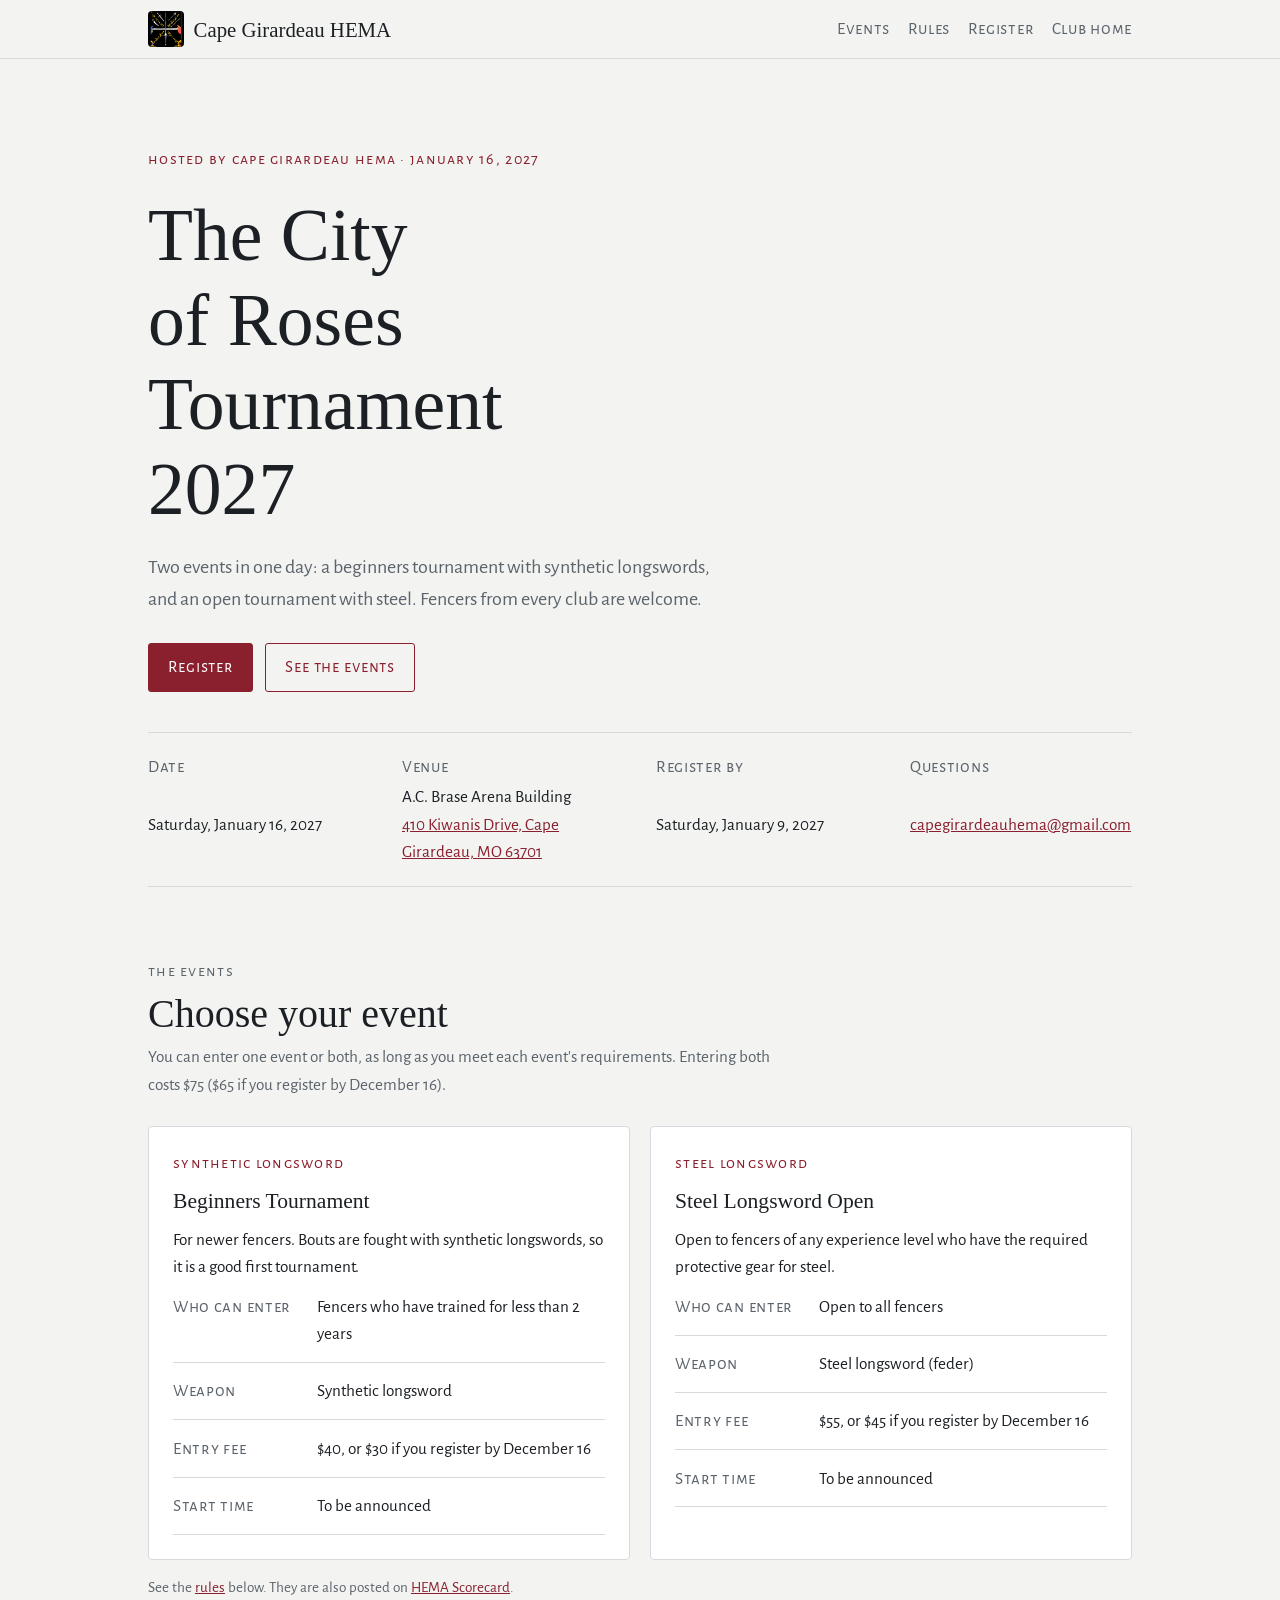
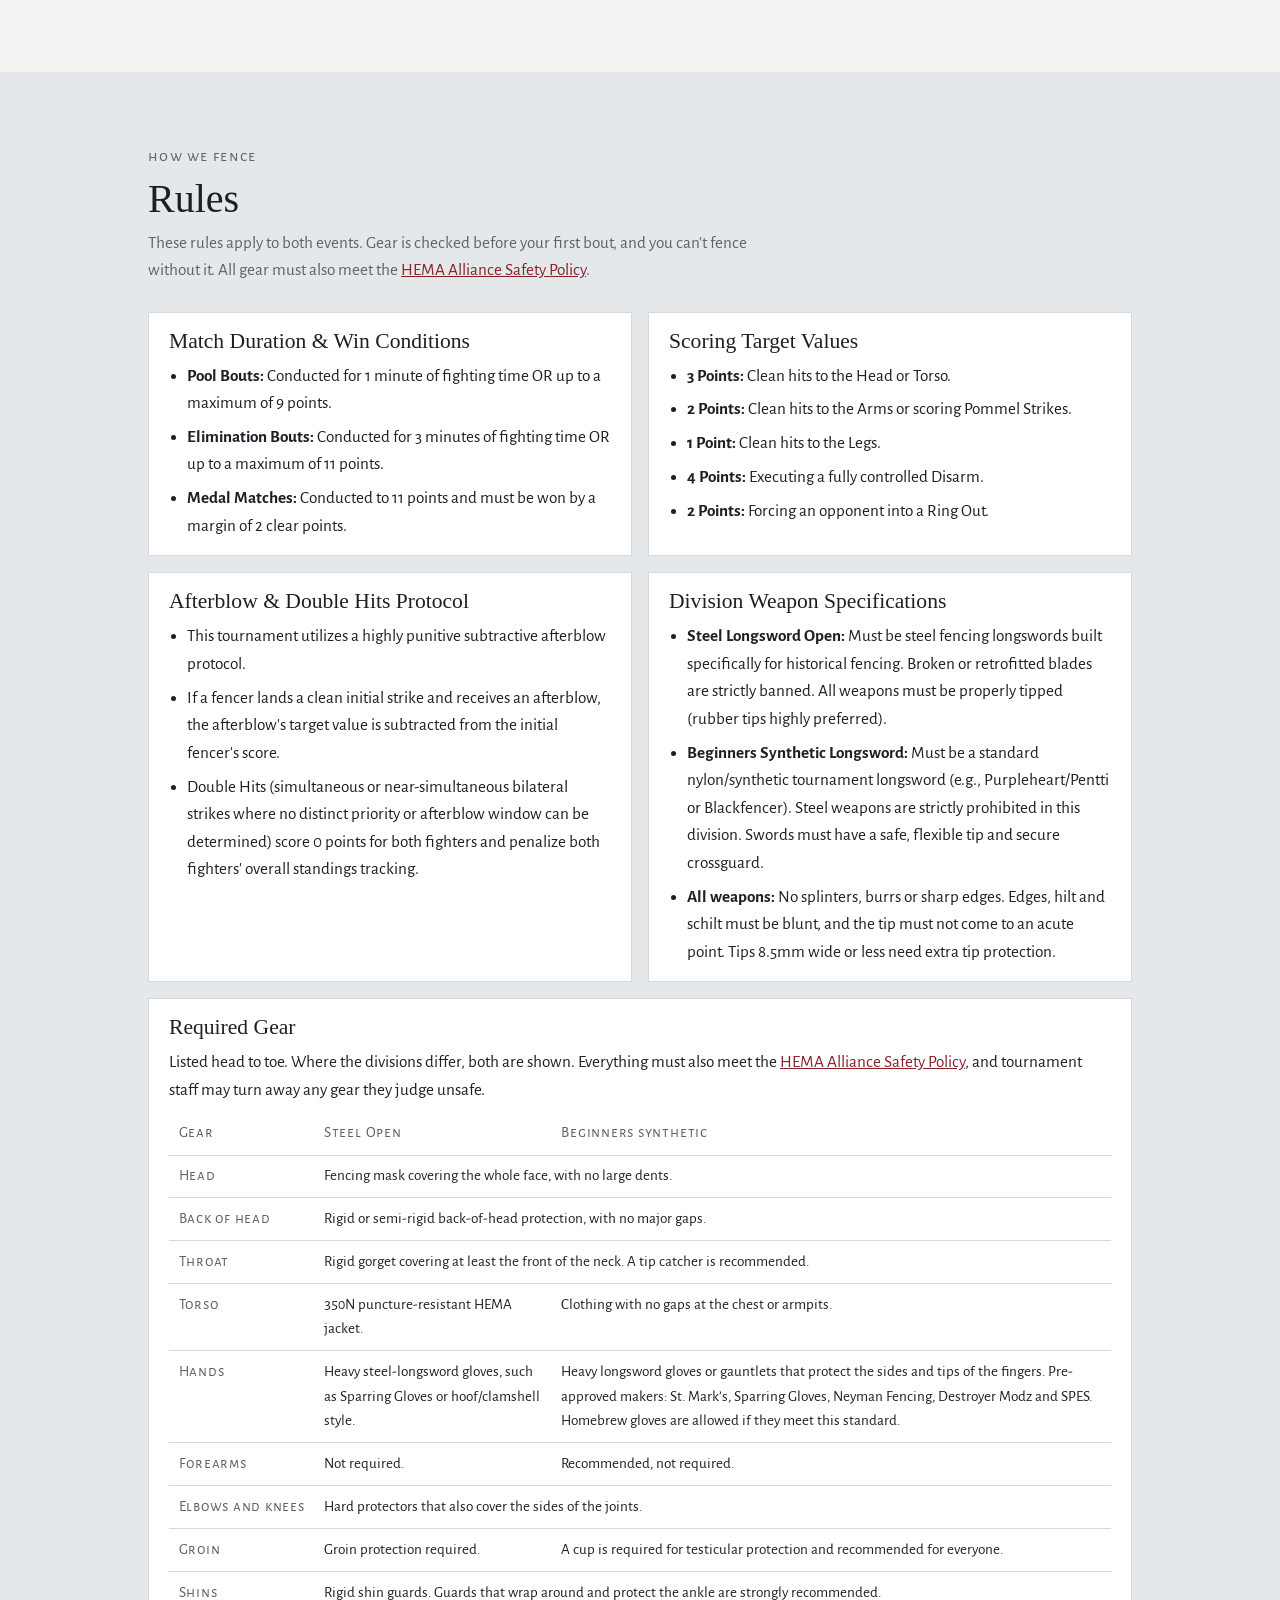
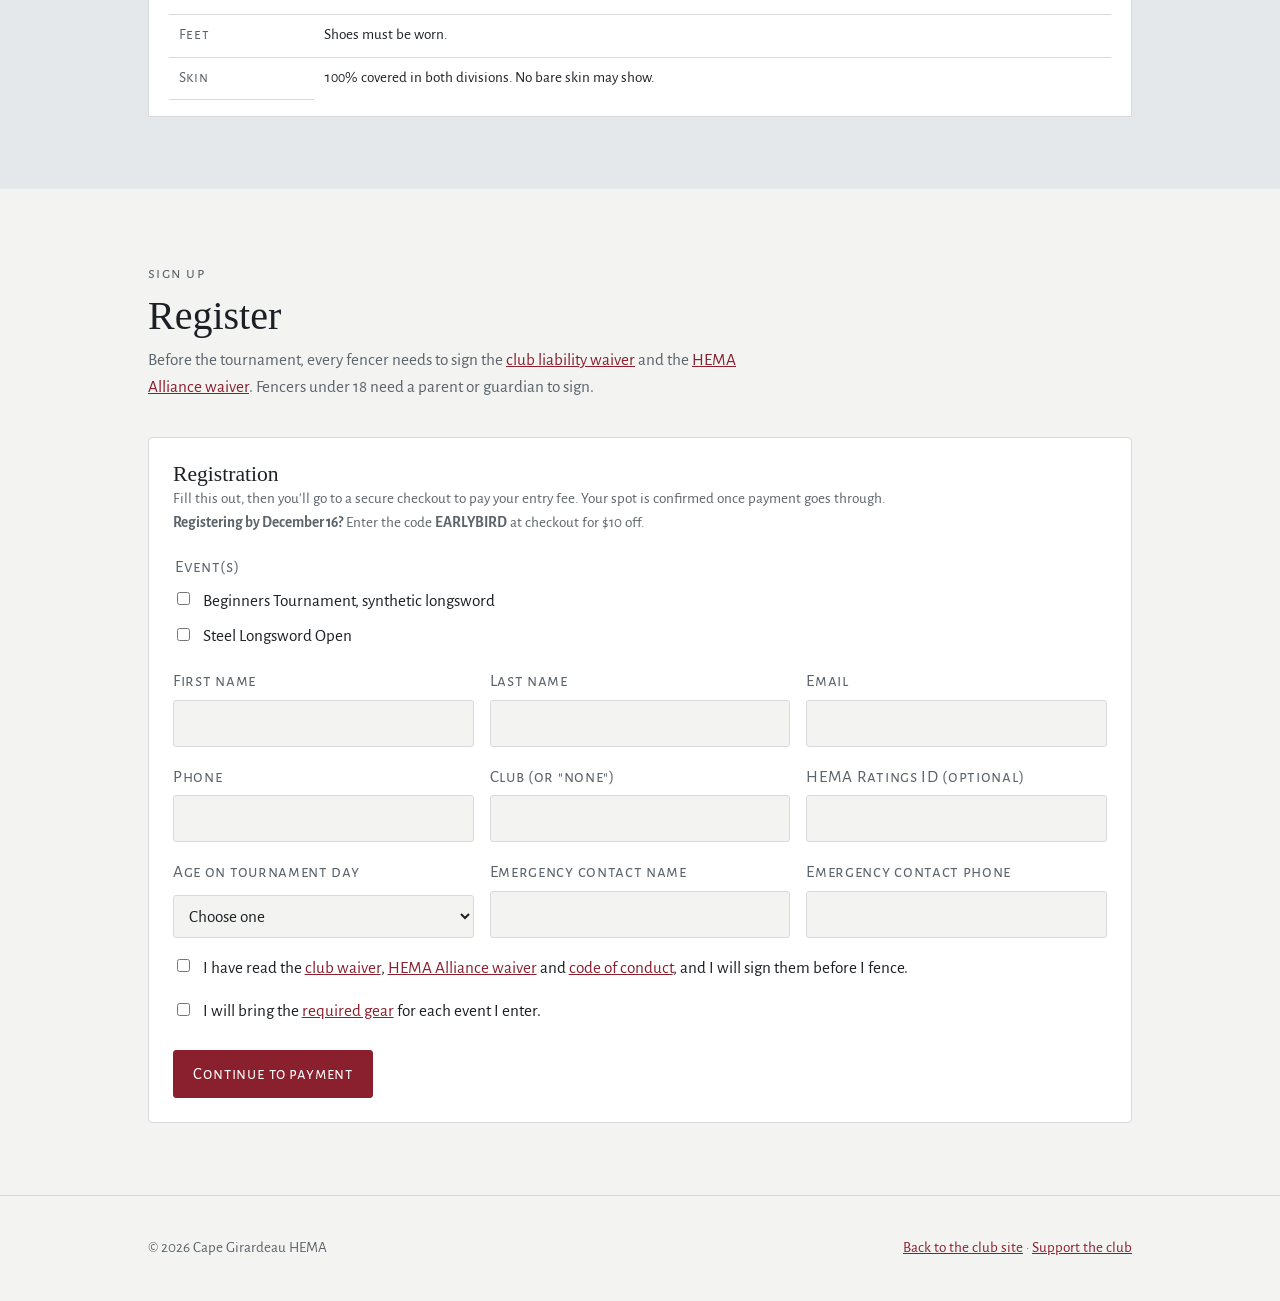
==== commit 5f31158a: "Tournament rules: one summarized, head-to-toe Required Gear table Co-Authored-By: Claude Opus 5.5 <n" ====
--- a/tournament.html
+++ b/tournament.html
@@ -124,91 +124,28 @@
         <ul>
           <li><strong>Steel Longsword Open:</strong> Must be steel fencing longswords built specifically for historical fencing. Broken or retrofitted blades are strictly banned. All weapons must be properly tipped (rubber tips highly preferred).</li>
           <li><strong>Beginners Synthetic Longsword:</strong> Must be a standard nylon/synthetic tournament longsword (e.g., Purpleheart/Pentti or Blackfencer). Steel weapons are strictly prohibited in this division. Swords must have a safe, flexible tip and secure crossguard.</li>
-        </ul>
-      </article>
-      <article class="rule-group" id="rules-gear">
-        <h3>Mandatory Gear &amp; Safety Requirements</h3>
-        <ul>
-          <li><strong>Body Coverage:</strong> 100% full skin coverage is mandatory across all divisions; zero bare skin may be exposed.</li>
-          <li><strong>Steel Division Gear:</strong> 350N puncture-resistant HEMA jacket, fencing mask with fitted back-of-head protection, rigid gorget, groin protection, heavy steel-longsword rated fencing gloves (e.g., Sparring Gloves, Hoof/clamshell style), hard elbow/knee protectors, and rigid shin guards.</li>
-          <li><strong>Synthetic Division Gear:</strong> Follows the <a href="documents/safety-policy.pdf" target="_blank" rel="noopener">HEMA Alliance Safety Policy</a> for tournament synthetic weapons. All <a href="#minimum-gear">tournament safety gear requirements</a> apply, with additions of:
-            <ul>
-              <li><strong>Hands:</strong> Sturdy gloves or gauntlets must be used to protect the hands and wrists. Gloves must include protection on the sides and tips of the fingers sufficient to resist hard strikes from steel or synthetic weapons while holding the weapon.
-                <ul>
-                  <li>Pre-approved list of glove manufacturers for their heavy / longsword models: St. Mark’s, Sparring Gloves, Neyman Fencing, Destroyer Modz, SPES.</li>
-                  <li>“Homebrew” or modified gloves are acceptable, as long as they meet the above requirements. Tournament organizers have full discretion to disallow any glove they deem as unsafe.</li>
-                  <li>It is recommended that steel gauntlets have additional interior padding of some sort. A mechanic’s-style glove has minimal padding and when used inside a metal gauntlet, and thus would not be sufficient to meet this recommendation.</li>
-                </ul>
-              </li>
-              <li><strong>Forearms:</strong> Forearm protection is recommended, but not required.</li>
-            </ul>
-          </li>
-        </ul>
-      </article>
-      <article class="rule-group rule-wide" id="minimum-gear">
-        <h3>Tournament Minimum Required Gear (HEMA Alliance)</h3>
-        <p>The following is a list of minimum requirements that all participants must adhere to in order to be compliant with the HEMAA Safety Policy. Additional requirements may be made by the tournament staff.</p>
-        <ul>
-          <li><strong>Head:</strong> The entire head and front of the throat must be covered. The covering (e.g. mask mesh material, throat protector, etc.) must be sturdy enough to withstand impacts. There should be no gaps in coverage that would allow a thrust or strike to the face or throat.
-            <ul>
-              <li>Masks with large, visible dents are not permitted in tournaments.
-                <ul>
-                  <li>It’s recommended that tournaments have a policy to ensure a faulty mask is removed from competition.</li>
-                </ul>
-              </li>
-            </ul>
-          </li>
-          <li>Back of the head protection is required. This can be either a rigid or semi-rigid integral part of the mask/helmet, or a separate piece of equipment. No major gaps are allowed.</li>
-          <li><strong>Throat:</strong> A hardened covering/gorget to protect the throat. At minimum, the gorget must do so on the front of the neck.</li>
-          <li>A tip catcher is recommended, either in the jacket or in the gorget, but not required.</li>
-          <li><strong>Torso:</strong> Clothing to cover the body. There should be no gaps/openings in combat facing surfaces (ie not allowed in armpits or chest, but ok on back).</li>
-          <li><strong>Groin:</strong> An internal or external cup is required for testicular protection. External cups must fit close to the body.
-            <ul>
-              <li>At this time we recommend groin protection for all participants, but is not a requirement.</li>
-            </ul>
-          </li>
-          <li><strong>Elbow &amp; Knee:</strong> Hard elbow covering to protect the joints. Stiff, closed cell foam (ex. PBT’s foam inserts) may be allowed, but the HEMAA reserves the right to disallow if the item was compromised or insufficient.
-            <ul>
-              <li>It is recommended that the joint protection also cover the sides of the joints - protection that only barely covers the center of the joint should be disallowed.</li>
-            </ul>
-          </li>
-          <li>Un-modified lacrosse / Red Dragon gloves or similar are only allowed with weapons that also protect the hand with either a complex hilt, or a buckler.
-            <ul>
-              <li>This can be assessed on a case by case (i.e. fighter uses a sparring glove for the right hand arming sword, but a red dragon for the buckler, which is acceptable).</li>
-              <li>Complex hilted weapons have separate hand protection requirements.</li>
-            </ul>
-          </li>
-          <li><strong>Shins:</strong> Shins must be sufficiently covered - shin guards that only cover a portion of the front of the shin (ex. Children’s soccer shin guards), may not be sufficient, and tournament directors/organizers should use their best judgment about whether to allow them.
-            <ul>
-              <li>It is strongly recommended that shins wrap around and include ankle protection (ie lacrosse or field hockey shin guards).</li>
-              <li>Shins protection is NOT required if the tournament disallows shins as a target.</li>
-            </ul>
-          </li>
-          <li><strong>Covered skin:</strong> Large areas of exposed skin are not permitted.
-            <ul>
-              <li>Exceptions - single stick, dagger trainers do not need all skin covered.
-                <ul>
-                  <li>Example: A small gap between a sock and knickers is fine, but exposed calves are not.</li>
-                  <li>Example: An untucked shirt that is pulling up due to a high guard causing a small amount of skin to show is ok.</li>
-                </ul>
-              </li>
-            </ul>
-          </li>
-          <li><strong>Feet:</strong> Shoes/foot coverings must be worn during tournaments.</li>
-          <li><strong>Weapon Trainer:</strong> The trainer must be free of splinters, burrs, or sharp edges.
-            <ul>
-              <li>The tip must not come to an acute point.</li>
-              <li>Tips should have additional protection applied if they are 8.5mm or smaller in width.
-                <ul>
-                  <li>‘Additional tip protection’ is left for the event organizer to define - it could be as little as tape, but we recommend protection that increases the surface area of the tip.</li>
-                  <li>Example: Regenyei’s Trnava feder is wider than 9mm, and does not need additional tip protection.</li>
-                </ul>
-              </li>
-              <li>Tips that are not spatulated, swelled, or rolled and are below 10mm in width are recommended to be tipped (a tip cover/tape should be applied), but not required.</li>
-              <li>Edges must be blunt or blunted, including the weapon furniture and the schilt. Sharp edges and points should be filed down or tipped as appropriate.</li>
-            </ul>
-          </li>
-        </ul>
+          <li><strong>All weapons:</strong> No splinters, burrs or sharp edges. Edges, hilt and schilt must be blunt, and the tip must not come to an acute point. Tips 8.5mm wide or less need extra tip protection.</li>
+        </ul>
+      </article>
+      <article class="rule-group rule-wide" id="rules-gear">
+        <h3>Required Gear</h3>
+        <p>Listed head to toe. Where the divisions differ, both are shown. Everything must also meet the <a href="documents/safety-policy.pdf" target="_blank" rel="noopener">HEMA Alliance Safety Policy</a>, and tournament staff may turn away any gear they judge unsafe.</p>
+        <table class="gear-table">
+          <thead><tr><th scope="col">Gear</th><th scope="col">Steel Open</th><th scope="col">Beginners synthetic</th></tr></thead>
+          <tbody>
+            <tr><th scope="row">Head</th><td colspan="2">Fencing mask covering the whole face, with no large dents.</td></tr>
+            <tr><th scope="row">Back of head</th><td colspan="2">Rigid or semi-rigid back-of-head protection, with no major gaps.</td></tr>
+            <tr><th scope="row">Throat</th><td colspan="2">Rigid gorget covering at least the front of the neck. A tip catcher is recommended.</td></tr>
+            <tr><th scope="row">Torso</th><td data-label="Steel Open">350N puncture-resistant HEMA jacket.</td><td data-label="Beginners synthetic">Clothing with no gaps at the chest or armpits.</td></tr>
+            <tr><th scope="row">Hands</th><td data-label="Steel Open">Heavy steel-longsword gloves, such as Sparring Gloves or hoof/clamshell style.</td><td data-label="Beginners synthetic">Heavy longsword gloves or gauntlets that protect the sides and tips of the fingers. Pre-approved makers: St. Mark’s, Sparring Gloves, Neyman Fencing, Destroyer Modz and SPES. Homebrew gloves are allowed if they meet this standard.</td></tr>
+            <tr><th scope="row">Forearms</th><td data-label="Steel Open">Not required.</td><td data-label="Beginners synthetic">Recommended, not required.</td></tr>
+            <tr><th scope="row">Elbows and knees</th><td colspan="2">Hard protectors that also cover the sides of the joints.</td></tr>
+            <tr><th scope="row">Groin</th><td data-label="Steel Open">Groin protection required.</td><td data-label="Beginners synthetic">A cup is required for testicular protection and recommended for everyone.</td></tr>
+            <tr><th scope="row">Shins</th><td colspan="2">Rigid shin guards. Guards that wrap around and protect the ankle are strongly recommended.</td></tr>
+            <tr><th scope="row">Feet</th><td colspan="2">Shoes must be worn.</td></tr>
+            <tr><th scope="row">Skin</th><td colspan="2">100% covered in both divisions. No bare skin may show.</td></tr>
+          </tbody>
+        </table>
       </article>
     </div>
   </div>
--- a/assets/styles.css
+++ b/assets/styles.css
@@ -228,3 +228,13 @@
 .rule-wide { grid-column: 1 / -1; }
 .rule-group > p { margin: 0 0 .6rem; }
 .support-club { margin-top: 1.5rem; }
+.gear-table { width: 100%; border-collapse: collapse; font-size: .95rem; }
+.gear-table th, .gear-table td { text-align: left; vertical-align: top; padding: .55rem .6rem; border-top: 1px solid var(--line); }
+.gear-table thead th { border-top: 0; font-family: var(--font-label); color: var(--muted); font-weight: 400; }
+.gear-table tbody th { white-space: nowrap; }
+@media (max-width: 40rem) {
+  .gear-table thead { display: none; }
+  .gear-table tr { display: block; border-top: 1px solid var(--line); padding: .5rem 0; }
+  .gear-table th, .gear-table td { display: block; border: 0; padding: .15rem 0; }
+  .gear-table td[data-label]::before { content: attr(data-label) ": "; font-weight: 600; }
+}
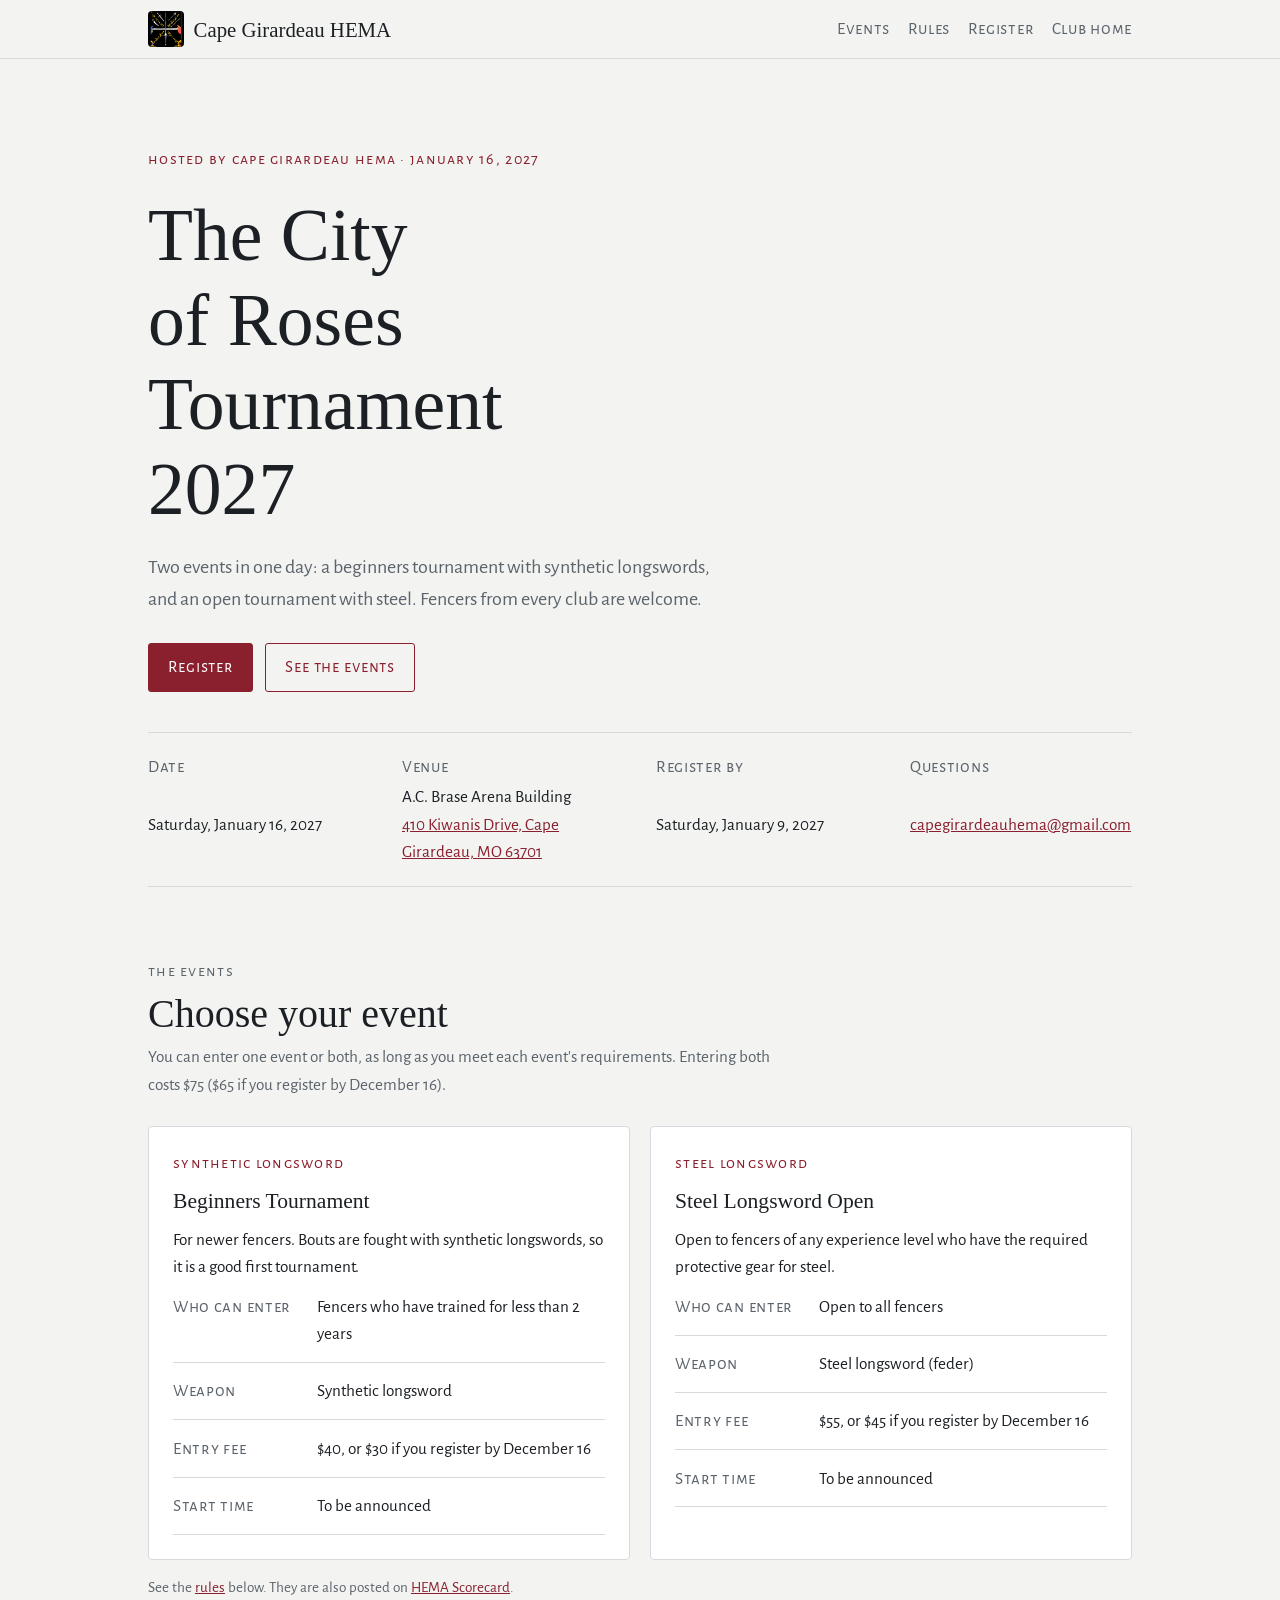
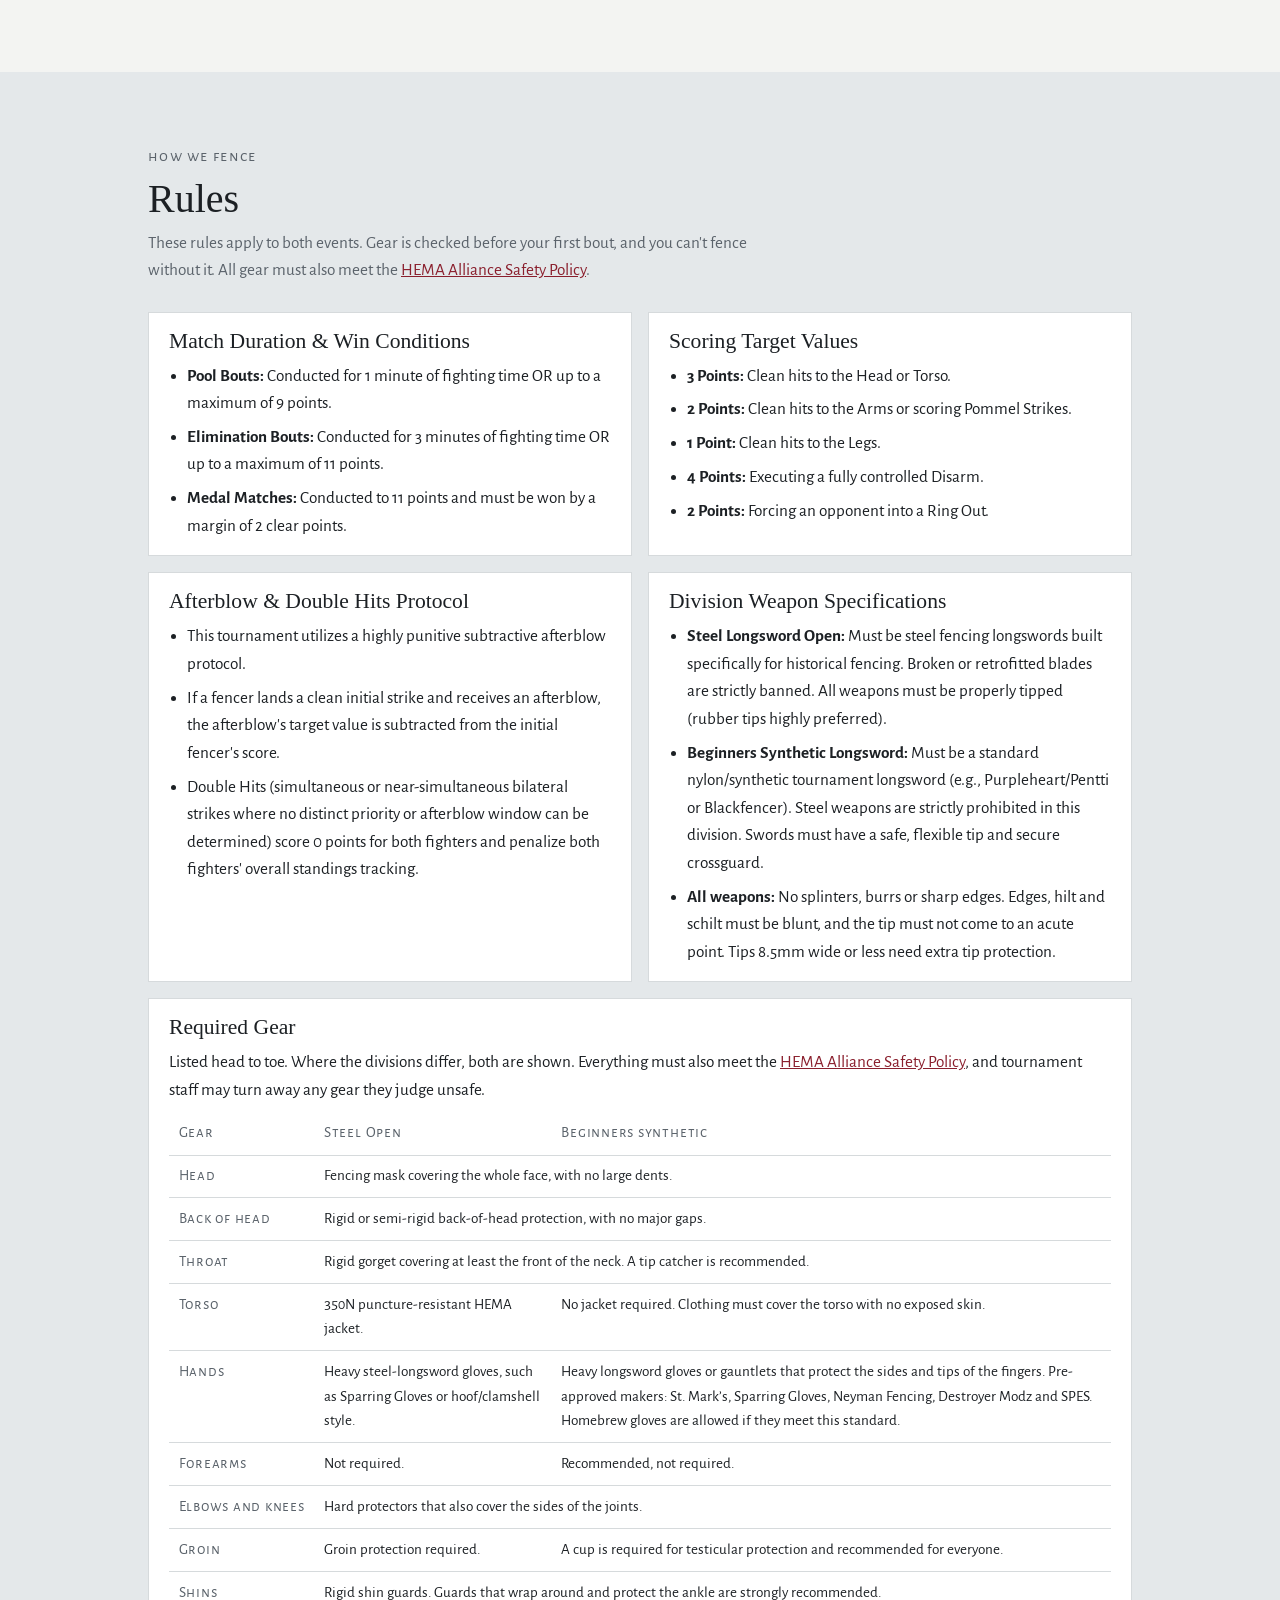
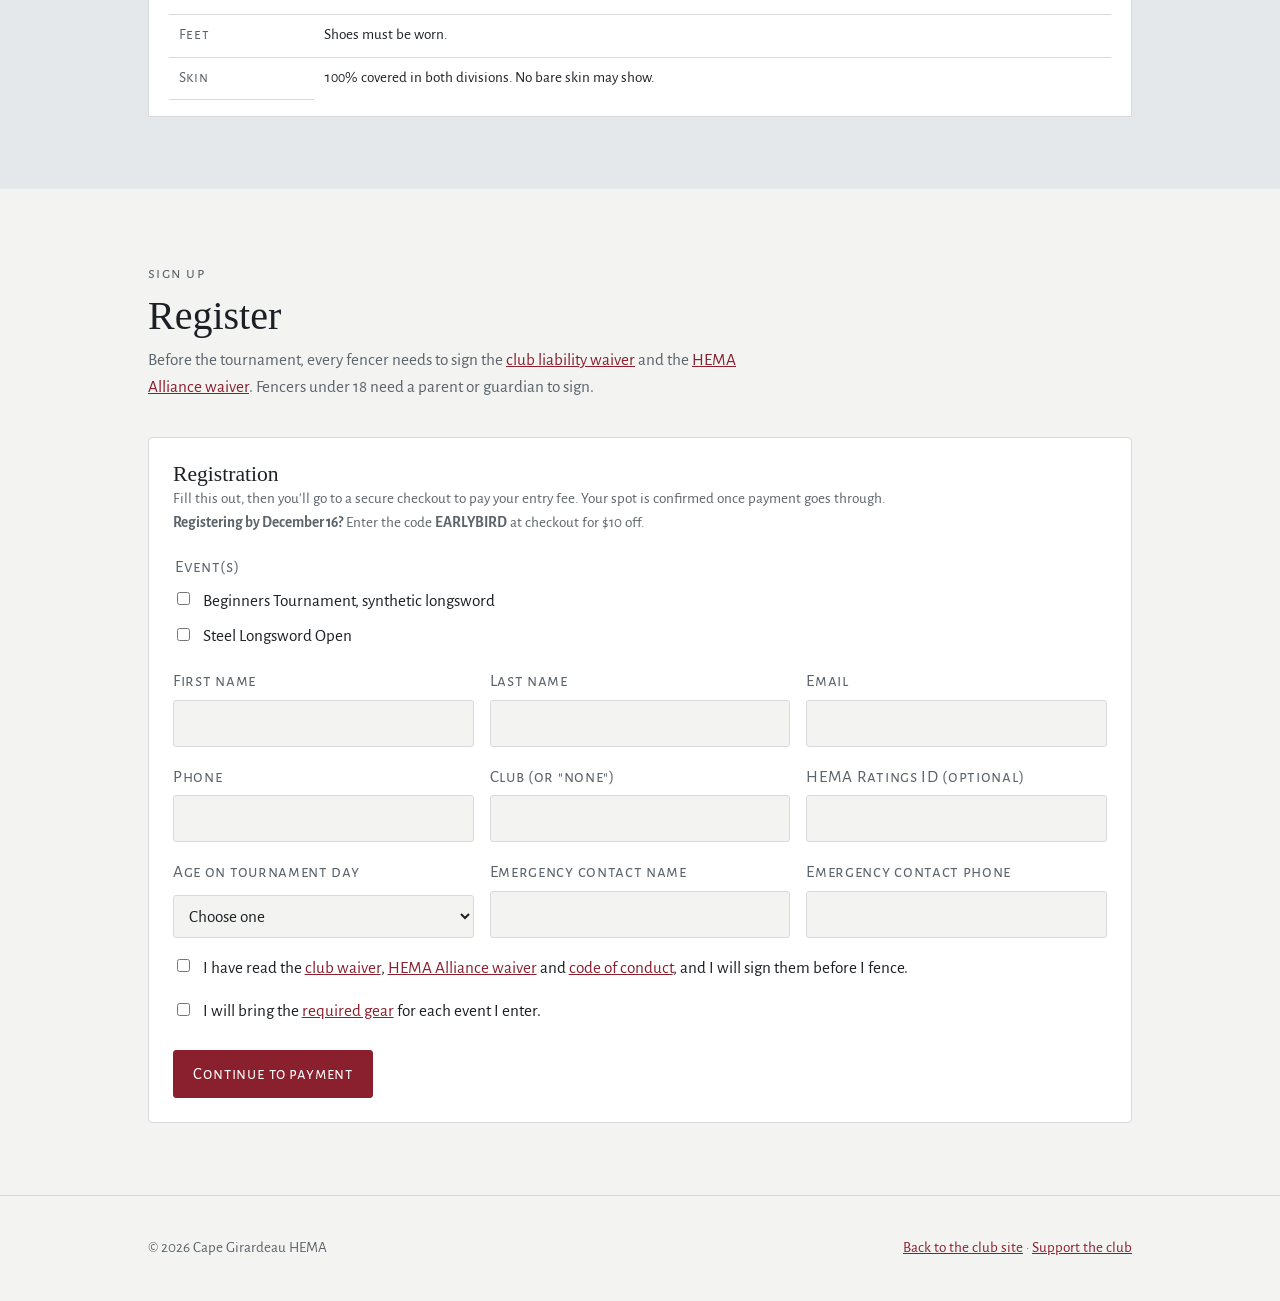
==== commit b03b21db: "Tournament rules: beginners torso needs no jacket, only no exposed skin Co-Authored-By: Claude Opus " ====
--- a/tournament.html
+++ b/tournament.html
@@ -136,7 +136,7 @@
             <tr><th scope="row">Head</th><td colspan="2">Fencing mask covering the whole face, with no large dents.</td></tr>
             <tr><th scope="row">Back of head</th><td colspan="2">Rigid or semi-rigid back-of-head protection, with no major gaps.</td></tr>
             <tr><th scope="row">Throat</th><td colspan="2">Rigid gorget covering at least the front of the neck. A tip catcher is recommended.</td></tr>
-            <tr><th scope="row">Torso</th><td data-label="Steel Open">350N puncture-resistant HEMA jacket.</td><td data-label="Beginners synthetic">Clothing with no gaps at the chest or armpits.</td></tr>
+            <tr><th scope="row">Torso</th><td data-label="Steel Open">350N puncture-resistant HEMA jacket.</td><td data-label="Beginners synthetic">No jacket required. Clothing must cover the torso with no exposed skin.</td></tr>
             <tr><th scope="row">Hands</th><td data-label="Steel Open">Heavy steel-longsword gloves, such as Sparring Gloves or hoof/clamshell style.</td><td data-label="Beginners synthetic">Heavy longsword gloves or gauntlets that protect the sides and tips of the fingers. Pre-approved makers: St. Mark’s, Sparring Gloves, Neyman Fencing, Destroyer Modz and SPES. Homebrew gloves are allowed if they meet this standard.</td></tr>
             <tr><th scope="row">Forearms</th><td data-label="Steel Open">Not required.</td><td data-label="Beginners synthetic">Recommended, not required.</td></tr>
             <tr><th scope="row">Elbows and knees</th><td colspan="2">Hard protectors that also cover the sides of the joints.</td></tr>
